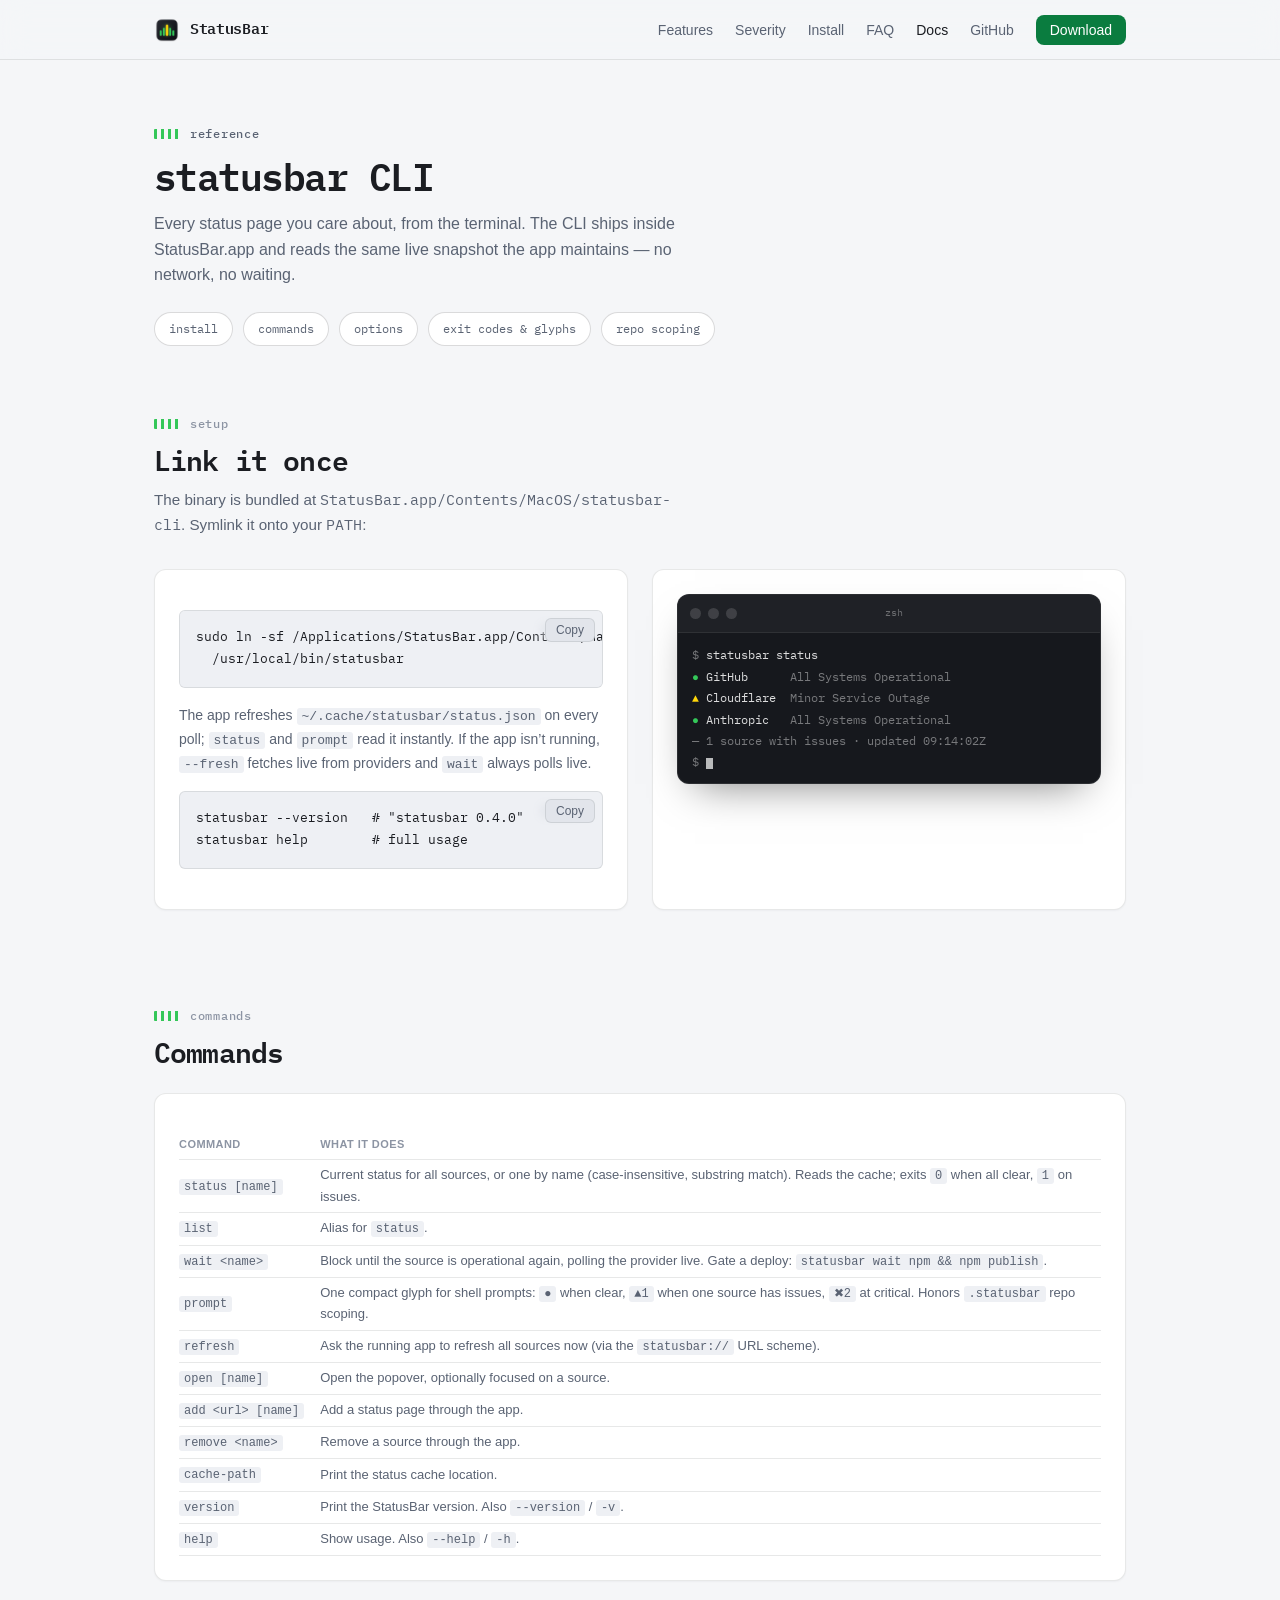
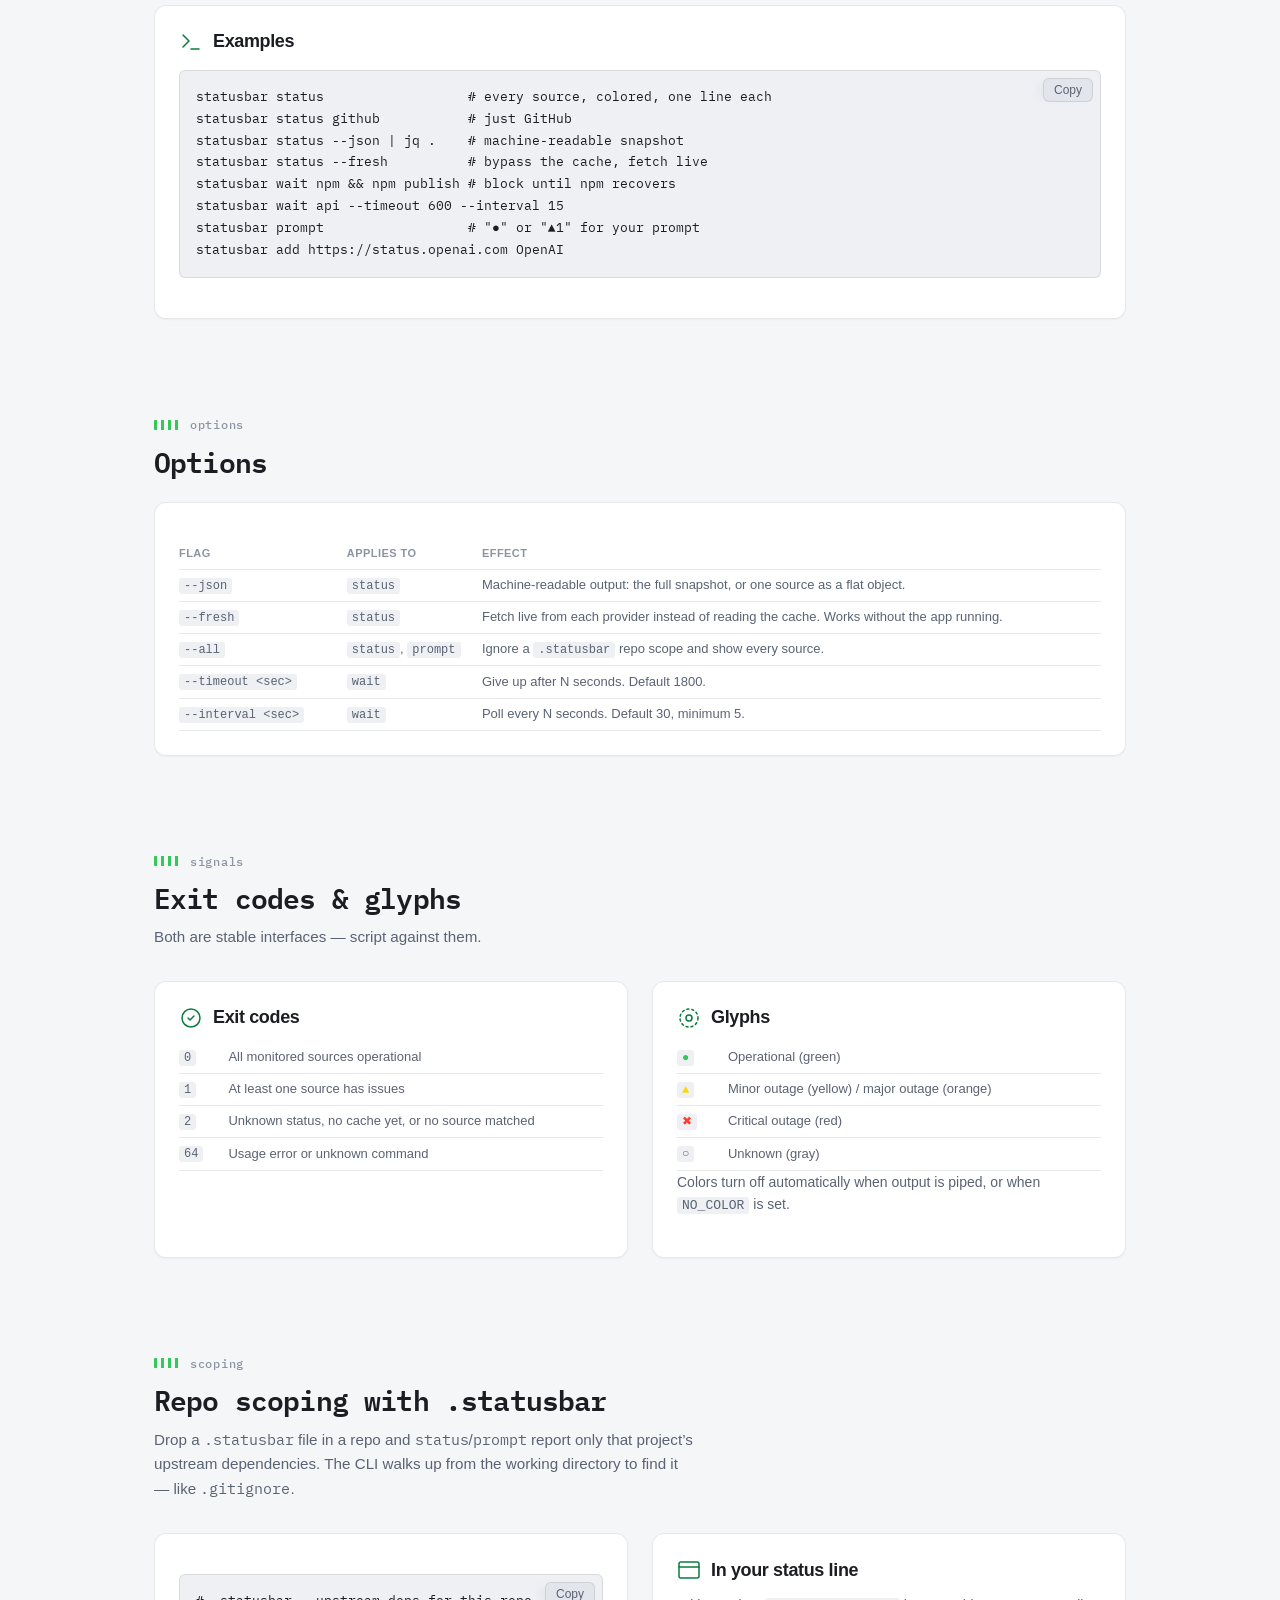
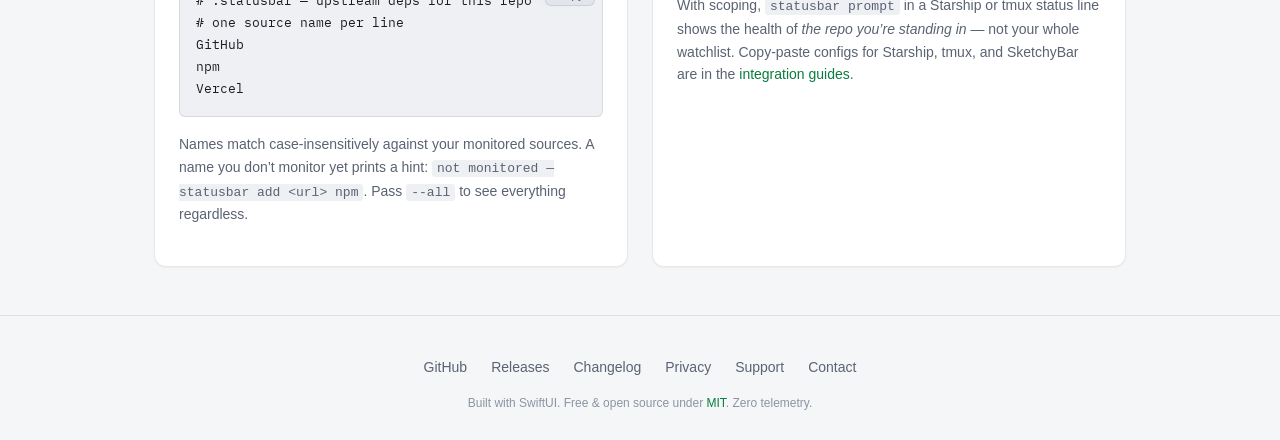
==== docs/cli.html @ 7cfd583d "feat: CLI reference page, terminal showcase, and statusbar version - docs/cli.html: full reference —" ====
<!DOCTYPE html>
<html lang="en">
<head>
  <meta charset="UTF-8">
  <meta name="viewport" content="width=device-width, initial-scale=1.0">
  <title>StatusBar CLI Reference</title>
  <meta name="description" content="Complete reference for the statusbar CLI: commands, options, exit codes, glyphs, and .statusbar repo scoping.">
  <meta property="og:title" content="StatusBar CLI Reference">
  <meta property="og:description" content="Commands, options, exit codes, glyphs, and .statusbar repo scoping for the bundled statusbar CLI.">
  <meta property="og:image" content="https://alexnodeland.github.io/StatusBar/og.png">
  <meta property="og:url" content="https://alexnodeland.github.io/StatusBar/cli.html">
  <meta property="og:type" content="website">
  <meta name="twitter:card" content="summary_large_image">
  <link rel="canonical" href="https://alexnodeland.github.io/StatusBar/cli.html">
  <meta name="theme-color" content="#F5F6F8">
  <link rel="icon" href="icon-128.png?v=2" type="image/png">
  <link rel="apple-touch-icon" href="icon.png?v=2">
  <link rel="preconnect" href="https://fonts.googleapis.com">
  <link rel="preconnect" href="https://fonts.gstatic.com" crossorigin>
  <link href="https://fonts.googleapis.com/css2?family=IBM+Plex+Mono:wght@400;500;600&display=swap" rel="stylesheet">
  <link rel="stylesheet" href="style.css?v=3">
</head>
<body class="docs-page">

  <nav class="nav" id="nav">
    <div class="nav-inner">
      <a href="index.html" class="nav-brand">
        <img src="icon-128.png?v=2" alt="" width="26" height="26">
        StatusBar
      </a>
      <button class="nav-toggle" id="nav-toggle" aria-label="Toggle navigation">
        <svg width="20" height="20" viewBox="0 0 20 20" fill="none" stroke="currentColor" stroke-width="1.5" stroke-linecap="round">
          <line x1="3" y1="5" x2="17" y2="5"/>
          <line x1="3" y1="10" x2="17" y2="10"/>
          <line x1="3" y1="15" x2="17" y2="15"/>
        </svg>
      </button>
      <ul class="nav-links" id="nav-links">
        <li><a href="index.html#features">Features</a></li>
        <li><a href="index.html#severity">Severity</a></li>
        <li><a href="index.html#install">Install</a></li>
        <li><a href="index.html#faq">FAQ</a></li>
        <li><a href="docs.html" class="active">Docs</a></li>
        <li><a href="https://github.com/alexnodeland/StatusBar">GitHub</a></li>
        <li><a class="nav-cta" href="https://github.com/alexnodeland/StatusBar/releases/latest">Download</a></li>
      </ul>
    </div>
  </nav>

  <!-- Page head -->
  <header class="page-head">
    <div class="container">
      <p class="section-label">reference</p>
      <h1><code>statusbar</code> CLI</h1>
      <p>Every status page you care about, from the terminal. The CLI ships inside StatusBar.app and reads the same live snapshot the app maintains &mdash; no network, no waiting.</p>
      <nav class="toc-chips" aria-label="On this page">
        <a href="#cli-install">install</a>
        <a href="#cli-commands">commands</a>
        <a href="#cli-options">options</a>
        <a href="#cli-exit">exit codes &amp; glyphs</a>
        <a href="#cli-scoping">repo scoping</a>
      </nav>
    </div>
  </header>

  <section id="cli-install">
    <div class="container">
      <p class="section-label">setup</p>
      <h2>Link it once</h2>
      <p class="section-sub">The binary is bundled at <code>StatusBar.app/Contents/MacOS/statusbar-cli</code>. Symlink it onto your <code>PATH</code>:</p>

      <div class="automate-row">
        <div class="glass-card automate-card">
          <div class="code-block-wrapper">
            <pre><code>sudo ln -sf /Applications/StatusBar.app/Contents/MacOS/statusbar-cli \
  /usr/local/bin/statusbar</code></pre>
            <button class="copy-btn" aria-label="Copy code">Copy</button>
          </div>
          <p class="automate-desc">The app refreshes <code>~/.cache/statusbar/status.json</code> on every poll; <code>status</code> and <code>prompt</code> read it instantly. If the app isn&rsquo;t running, <code>--fresh</code> fetches live from providers and <code>wait</code> always polls live.</p>
          <div class="code-block-wrapper">
            <pre><code>statusbar --version   # "statusbar 0.4.0"
statusbar help        # full usage</code></pre>
            <button class="copy-btn" aria-label="Copy code">Copy</button>
          </div>
        </div>

        <div class="glass-card automate-card">
          <div class="mock-terminal" role="img" aria-label="A terminal showing statusbar status output with colored glyphs per source and a summary line">
            <div class="term-bar" aria-hidden="true"><span></span><span></span><span></span><em>zsh</em></div>
            <div class="term-body">
              <div class="term-line" style="--i:0"><span class="t-prompt">$</span> statusbar status</div>
              <div class="term-line" style="--i:1"><span class="t-ok">&#9679;</span> <span class="t-name">GitHub</span><span class="t-dim">All Systems Operational</span></div>
              <div class="term-line" style="--i:2"><span class="t-warn">&#9650;</span> <span class="t-name">Cloudflare</span><span class="t-dim">Minor Service Outage</span></div>
              <div class="term-line" style="--i:3"><span class="t-ok">&#9679;</span> <span class="t-name">Anthropic</span><span class="t-dim">All Systems Operational</span></div>
              <div class="term-line t-dim" style="--i:4">&mdash; 1 source with issues &middot; updated 09:14:02Z</div>
              <div class="term-line" style="--i:5"><span class="t-prompt">$</span> <span class="t-cursor"></span></div>
            </div>
          </div>
        </div>
      </div>
    </div>
  </section>

  <section id="cli-commands">
    <div class="container">
      <p class="section-label">commands</p>
      <h2>Commands</h2>

      <div class="glass-card automate-card automate-card-wide">
        <table class="hook-table">
          <thead>
            <tr><th>Command</th><th>What it does</th></tr>
          </thead>
          <tbody>
            <tr><td><code>status [name]</code></td><td>Current status for all sources, or one by name (case-insensitive, substring match). Reads the cache; exits <code>0</code> when all clear, <code>1</code> on issues.</td></tr>
            <tr><td><code>list</code></td><td>Alias for <code>status</code>.</td></tr>
            <tr><td><code>wait &lt;name&gt;</code></td><td>Block until the source is operational again, polling the provider live. Gate a deploy: <code>statusbar wait npm &amp;&amp; npm publish</code>.</td></tr>
            <tr><td><code>prompt</code></td><td>One compact glyph for shell prompts: <code>&#9679;</code> when clear, <code>&#9650;1</code> when one source has issues, <code>&#10006;2</code> at critical. Honors <code>.statusbar</code> repo scoping.</td></tr>
            <tr><td><code>refresh</code></td><td>Ask the running app to refresh all sources now (via the <code>statusbar://</code> URL scheme).</td></tr>
            <tr><td><code>open [name]</code></td><td>Open the popover, optionally focused on a source.</td></tr>
            <tr><td><code>add &lt;url&gt; [name]</code></td><td>Add a status page through the app.</td></tr>
            <tr><td><code>remove &lt;name&gt;</code></td><td>Remove a source through the app.</td></tr>
            <tr><td><code>cache-path</code></td><td>Print the status cache location.</td></tr>
            <tr><td><code>version</code></td><td>Print the StatusBar version. Also <code>--version</code> / <code>-v</code>.</td></tr>
            <tr><td><code>help</code></td><td>Show usage. Also <code>--help</code> / <code>-h</code>.</td></tr>
          </tbody>
        </table>
      </div>

      <div class="glass-card automate-card automate-card-wide">
        <div class="automate-card-header">
          <svg width="24" height="24" viewBox="0 0 24 24" fill="none" stroke="currentColor" stroke-width="1.5" stroke-linecap="round" stroke-linejoin="round"><polyline points="4 17 10 11 4 5"/><line x1="12" y1="19" x2="20" y2="19"/></svg>
          <h3>Examples</h3>
        </div>
        <div class="code-block-wrapper">
          <pre><code>statusbar status                  # every source, colored, one line each
statusbar status github           # just GitHub
statusbar status --json | jq .    # machine-readable snapshot
statusbar status --fresh          # bypass the cache, fetch live
statusbar wait npm &amp;&amp; npm publish # block until npm recovers
statusbar wait api --timeout 600 --interval 15
statusbar prompt                  # "&#9679;" or "&#9650;1" for your prompt
statusbar add https://status.openai.com OpenAI</code></pre>
          <button class="copy-btn" aria-label="Copy code">Copy</button>
        </div>
      </div>
    </div>
  </section>

  <section id="cli-options">
    <div class="container">
      <p class="section-label">options</p>
      <h2>Options</h2>

      <div class="glass-card automate-card automate-card-wide">
        <table class="hook-table">
          <thead>
            <tr><th>Flag</th><th>Applies to</th><th>Effect</th></tr>
          </thead>
          <tbody>
            <tr><td><code>--json</code></td><td><code>status</code></td><td>Machine-readable output: the full snapshot, or one source as a flat object.</td></tr>
            <tr><td><code>--fresh</code></td><td><code>status</code></td><td>Fetch live from each provider instead of reading the cache. Works without the app running.</td></tr>
            <tr><td><code>--all</code></td><td><code>status</code>, <code>prompt</code></td><td>Ignore a <code>.statusbar</code> repo scope and show every source.</td></tr>
            <tr><td><code>--timeout &lt;sec&gt;</code></td><td><code>wait</code></td><td>Give up after N seconds. Default 1800.</td></tr>
            <tr><td><code>--interval &lt;sec&gt;</code></td><td><code>wait</code></td><td>Poll every N seconds. Default 30, minimum 5.</td></tr>
          </tbody>
        </table>
      </div>
    </div>
  </section>

  <section id="cli-exit">
    <div class="container">
      <p class="section-label">signals</p>
      <h2>Exit codes &amp; glyphs</h2>
      <p class="section-sub">Both are stable interfaces &mdash; script against them.</p>

      <div class="automate-row">
        <div class="glass-card automate-card">
          <div class="automate-card-header">
            <svg width="24" height="24" viewBox="0 0 24 24" fill="none" stroke="currentColor" stroke-width="1.5" stroke-linecap="round" stroke-linejoin="round"><path d="M9 12l2 2 4-4"/><circle cx="12" cy="12" r="9"/></svg>
            <h3>Exit codes</h3>
          </div>
          <table class="hook-table">
            <tbody>
              <tr><td><code>0</code></td><td>All monitored sources operational</td></tr>
              <tr><td><code>1</code></td><td>At least one source has issues</td></tr>
              <tr><td><code>2</code></td><td>Unknown status, no cache yet, or no source matched</td></tr>
              <tr><td><code>64</code></td><td>Usage error or unknown command</td></tr>
            </tbody>
          </table>
        </div>

        <div class="glass-card automate-card">
          <div class="automate-card-header">
            <svg width="24" height="24" viewBox="0 0 24 24" fill="none" stroke="currentColor" stroke-width="1.5" stroke-linecap="round" stroke-linejoin="round"><circle cx="12" cy="12" r="3"/><circle cx="12" cy="12" r="9" stroke-dasharray="2 3"/></svg>
            <h3>Glyphs</h3>
          </div>
          <table class="hook-table">
            <tbody>
              <tr><td><code class="t-ok">&#9679;</code></td><td>Operational (green)</td></tr>
              <tr><td><code class="t-warn">&#9650;</code></td><td>Minor outage (yellow) / major outage (orange)</td></tr>
              <tr><td><code style="color: var(--status-red)">&#10006;</code></td><td>Critical outage (red)</td></tr>
              <tr><td><code>&#9675;</code></td><td>Unknown (gray)</td></tr>
            </tbody>
          </table>
          <p class="automate-desc">Colors turn off automatically when output is piped, or when <code>NO_COLOR</code> is set.</p>
        </div>
      </div>
    </div>
  </section>

  <section id="cli-scoping">
    <div class="container">
      <p class="section-label">scoping</p>
      <h2>Repo scoping with <code>.statusbar</code></h2>
      <p class="section-sub">Drop a <code>.statusbar</code> file in a repo and <code>status</code>/<code>prompt</code> report only that project&rsquo;s upstream dependencies. The CLI walks up from the working directory to find it &mdash; like <code>.gitignore</code>.</p>

      <div class="automate-row">
        <div class="glass-card automate-card">
          <div class="code-block-wrapper">
            <pre><code># .statusbar — upstream deps for this repo
# one source name per line
GitHub
npm
Vercel</code></pre>
            <button class="copy-btn" aria-label="Copy code">Copy</button>
          </div>
          <p class="automate-desc">Names match case-insensitively against your monitored sources. A name you don&rsquo;t monitor yet prints a hint: <code>not monitored &mdash; statusbar add &lt;url&gt; npm</code>. Pass <code>--all</code> to see everything regardless.</p>
        </div>

        <div class="glass-card automate-card">
          <div class="automate-card-header">
            <svg width="24" height="24" viewBox="0 0 24 24" fill="none" stroke="currentColor" stroke-width="1.5" stroke-linecap="round" stroke-linejoin="round"><rect x="2" y="4" width="20" height="16" rx="2"/><line x1="2" y1="9" x2="22" y2="9"/></svg>
            <h3>In your status line</h3>
          </div>
          <p class="automate-desc">With scoping, <code>statusbar prompt</code> in a Starship or tmux status line shows the health of <em>the repo you&rsquo;re standing in</em> &mdash; not your whole watchlist. Copy-paste configs for Starship, tmux, and SketchyBar are in the <a href="docs.html#terminal">integration guides</a>.</p>
        </div>
      </div>
    </div>
  </section>

  <!-- Footer -->
  <footer class="footer">
    <div class="container">
      <nav class="footer-links">
        <a href="https://github.com/alexnodeland/StatusBar">GitHub</a>
        <a href="https://github.com/alexnodeland/StatusBar/releases/latest">Releases</a>
        <a href="https://github.com/alexnodeland/StatusBar/blob/main/CHANGELOG.md">Changelog</a>
        <a href="https://github.com/alexnodeland/StatusBar/blob/main/PRIVACY.md">Privacy</a>
        <a href="https://ournature.gumroad.com/l/statusbar">Support</a>
        <a href="mailto:alex@ournature.studio">Contact</a>
      </nav>
      <p class="footer-attr">Built with SwiftUI. Free &amp; open source under <a href="https://github.com/alexnodeland/StatusBar/blob/main/LICENSE">MIT</a>. Zero telemetry.</p>
    </div>
  </footer>

  <script src="script.js?v=2"></script>
</body>
</html>
---- docs/style.css ----
/* ============================================
   StatusBar — "Mission control in daylight"
   Light macOS ground · IBM Plex Mono data voice ·
   uptime-tick signature · severity palette from the app
   ============================================ */

/* --- Design Tokens --- */
:root {
  /* Ground & surfaces (light-first) */
  --bg: #F5F6F8;
  --surface: #FFFFFF;
  --line: rgba(27, 29, 34, 0.10);
  --line-strong: rgba(27, 29, 34, 0.16);

  /* Ink */
  --text-primary: #1B1D22;
  --text-secondary: #5A6373;
  --text-tertiary: #8C94A3;

  /* Brand green (CTA/links) + status palette (from the app) */
  --accent: #0A7C3F;
  --accent-hover: #086632;
  --status-green: #34C759;
  --status-yellow: #FFD60A;
  --status-orange: #FF9F0A;
  --status-red: #FF3B30;

  /* Legacy aliases used by widget styles */
  --glass-bg: var(--surface);
  --glass-border: var(--line);
  --glass-blur: 0px;
  --glass-hover: rgba(27, 29, 34, 0.03);
  --code-bg: #EEF0F4;
  --copy-btn-bg: #E2E5EB;
  --hero-shadow: rgba(20, 25, 40, 0.16);

  /* Shadows */
  --shadow-shot: 0 24px 60px -24px rgba(20, 25, 40, 0.35), 0 0 0 0.5px var(--line);
  --shadow-card: 0 1px 2px rgba(20, 25, 40, 0.04);

  /* Type */
  --font-sans: -apple-system, BlinkMacSystemFont, 'SF Pro Text', 'Segoe UI',
    Roboto, Helvetica, Arial, sans-serif;
  --font-mono: 'IBM Plex Mono', 'SF Mono', SFMono-Regular, ui-monospace, Menlo,
    Monaco, 'Cascadia Mono', monospace;

  /* Radii */
  --radius-card: 12px;
  --radius-button: 8px;
  --radius-small: 6px;

  /* Timing */
  --timing-hover: 0.12s;
  --timing-transition: 0.15s;
  --timing-expand: 0.2s;

  /* Layout */
  --max-width: 1020px;
  --nav-height: 60px;
  --section-gap: 96px;
}

/* --- Dark Mode --- */
@media (prefers-color-scheme: dark) {
  :root {
    --bg: #121316;
    --surface: #1B1D21;
    --line: rgba(236, 238, 242, 0.10);
    --line-strong: rgba(236, 238, 242, 0.18);
    --text-primary: #ECEEF2;
    --text-secondary: #A3ACBB;
    --text-tertiary: #6E7684;
    --accent: #3DBE6C;
    --accent-hover: #55D084;
    --glass-hover: rgba(236, 238, 242, 0.04);
    --code-bg: #202329;
    --copy-btn-bg: #2A2E36;
    --hero-shadow: rgba(0, 0, 0, 0.5);
    --shadow-shot: 0 24px 60px -24px rgba(0, 0, 0, 0.7), 0 0 0 0.5px var(--line);
    --shadow-card: none;
  }
}

/* --- Reset & Base --- */
*,
*::before,
*::after {
  margin: 0;
  padding: 0;
  box-sizing: border-box;
}

html {
  scroll-behavior: smooth;
  scroll-padding-top: calc(var(--nav-height) + 24px);
}

body {
  font-family: var(--font-sans);
  font-size: 16px;
  line-height: 1.6;
  color: var(--text-primary);
  background: var(--bg);
  min-height: 100vh;
  -webkit-font-smoothing: antialiased;
  -moz-osx-font-smoothing: grayscale;
}

a {
  color: var(--accent);
  text-decoration: none;
  transition: color var(--timing-hover) ease-out;
}

a:hover {
  color: var(--accent-hover);
}

a:focus-visible,
button:focus-visible {
  outline: 2px solid var(--accent);
  outline-offset: 2px;
  border-radius: 4px;
}

img {
  max-width: 100%;
  height: auto;
}

/* --- Typography --- */
h1, h2, h3, h4 {
  font-weight: 600;
  letter-spacing: -0.02em;
  line-height: 1.2;
}

h1 {
  font-family: var(--font-mono);
  font-size: clamp(1.9rem, 5vw, 3rem);
  font-weight: 600;
  letter-spacing: -0.04em;
}

h2 {
  font-family: var(--font-mono);
  font-size: clamp(1.4rem, 3vw, 1.75rem);
  letter-spacing: -0.03em;
  margin-bottom: 16px;
}

h3 { font-size: 1.125rem; margin-bottom: 8px; }

code, pre, kbd {
  font-family: var(--font-mono);
}

/* --- Layout --- */
.container {
  max-width: var(--max-width);
  margin: 0 auto;
  padding: 0 24px;
}

section {
  padding: var(--section-gap) 0;
}

/* Section eyebrow: mono, tick-prefixed */
.section-label {
  font-family: var(--font-mono);
  font-size: 0.75rem;
  font-weight: 500;
  text-transform: lowercase;
  letter-spacing: 0.06em;
  color: var(--text-tertiary);
  margin-bottom: 10px;
  display: flex;
  align-items: center;
  gap: 10px;
}

.section-label::before {
  content: "";
  width: 26px;
  height: 10px;
  flex-shrink: 0;
  background: repeating-linear-gradient(
    to right,
    var(--status-green) 0 3px,
    transparent 3px 7px
  );
  border-radius: 1px;
}

/* --- Cards (formerly glass) --- */
.glass-card {
  background: var(--surface);
  border: 0.5px solid var(--line);
  border-radius: var(--radius-card);
  box-shadow: var(--shadow-card);
  transition: background var(--timing-hover) ease-out;
}

.status-item:hover,
.step:hover {
  background: var(--glass-hover);
}

/* --- Navigation --- */
.nav {
  position: fixed;
  top: 0;
  left: 0;
  right: 0;
  height: var(--nav-height);
  z-index: 100;
  background: color-mix(in srgb, var(--bg) 82%, transparent);
  backdrop-filter: blur(14px);
  -webkit-backdrop-filter: blur(14px);
  border-bottom: 0.5px solid var(--line);
}

.nav-inner {
  max-width: var(--max-width);
  margin: 0 auto;
  padding: 0 24px;
  height: 100%;
  display: flex;
  align-items: center;
  justify-content: space-between;
  gap: 16px;
}

.nav-brand {
  display: flex;
  align-items: center;
  gap: 10px;
  font-family: var(--font-mono);
  font-weight: 600;
  font-size: 0.95rem;
  color: var(--text-primary);
  letter-spacing: -0.02em;
}

.nav-brand img {
  width: 26px;
  height: 26px;
  border-radius: 6px;
}

.nav-links {
  display: flex;
  gap: 22px;
  list-style: none;
  align-items: center;
}

.nav-links a {
  font-size: 0.875rem;
  color: var(--text-secondary);
  transition: color var(--timing-hover) ease-out;
}

.nav-links a:hover,
.nav-links a.active {
  color: var(--text-primary);
}

.nav-links .nav-cta {
  background: var(--accent);
  color: #fff;
  padding: 7px 14px;
  border-radius: var(--radius-button);
  font-weight: 500;
}

.nav-links .nav-cta:hover {
  background: var(--accent-hover);
  color: #fff;
}

.nav-toggle {
  display: none;
  background: none;
  border: none;
  color: var(--text-primary);
  cursor: pointer;
  padding: 8px;
}

@media (max-width: 720px) {
  .nav-toggle {
    display: block;
  }

  .nav-links {
    display: none;
    position: absolute;
    top: var(--nav-height);
    left: 0;
    right: 0;
    flex-direction: column;
    align-items: flex-start;
    padding: 16px 24px;
    gap: 16px;
    background: var(--bg);
    border-bottom: 0.5px solid var(--line);
  }

  .nav-links.open {
    display: flex;
  }
}

/* --- Hero --- */
.hero {
  padding-top: calc(var(--nav-height) + 84px);
  padding-bottom: 64px;
  text-align: center;
}

.hero-status {
  display: inline-flex;
  align-items: center;
  gap: 8px;
  font-family: var(--font-mono);
  font-size: 0.78rem;
  letter-spacing: 0.04em;
  color: var(--text-secondary);
  border: 0.5px solid var(--line);
  background: var(--surface);
  border-radius: 999px;
  padding: 6px 14px;
  margin-bottom: 28px;
}

.hero-status .dot {
  width: 8px;
  height: 8px;
  border-radius: 50%;
  background: var(--status-green);
  box-shadow: 0 0 0 0 rgba(52, 199, 89, 0.5);
  animation: pulse 3s ease-out infinite;
}

@keyframes pulse {
  0% { box-shadow: 0 0 0 0 rgba(52, 199, 89, 0.45); }
  60% { box-shadow: 0 0 0 8px rgba(52, 199, 89, 0); }
  100% { box-shadow: 0 0 0 0 rgba(52, 199, 89, 0); }
}

.hero h1 {
  margin-bottom: 18px;
}

.hero-tagline {
  font-size: 1.06rem;
  color: var(--text-secondary);
  max-width: 560px;
  margin: 0 auto 30px;
  line-height: 1.65;
}

.hero-ctas {
  display: flex;
  gap: 12px;
  justify-content: center;
  flex-wrap: wrap;
  margin-bottom: 14px;
}

.hero-note {
  font-family: var(--font-mono);
  font-size: 0.72rem;
  letter-spacing: 0.03em;
  color: var(--text-tertiary);
}

/* --- Uptime tick strip (signature) --- */
.tick-strip {
  display: flex;
  align-items: flex-end;
  justify-content: center;
  gap: 4px;
  height: 34px;
  margin: 44px auto 10px;
  max-width: 640px;
  padding: 0 24px;
}

.tick {
  width: 5px;
  height: 22px;
  border-radius: 2px;
  background: var(--status-green);
  opacity: 0.85;
}

.tick.amber { background: var(--status-yellow); height: 30px; opacity: 1; }
.tick.orange { background: var(--status-orange); height: 30px; opacity: 1; }
.tick.red { background: var(--status-red); height: 30px; opacity: 1; }

@media (prefers-reduced-motion: no-preference) {
  .tick {
    animation: tick-in 0.5s ease-out backwards;
    animation-delay: calc(var(--i, 0) * 14ms);
  }
}

@keyframes tick-in {
  from { transform: scaleY(0.2); opacity: 0; }
  to { opacity: 0.85; }
}

.tick-caption {
  font-family: var(--font-mono);
  font-size: 0.72rem;
  color: var(--text-tertiary);
  display: flex;
  justify-content: center;
  gap: 8px;
  align-items: center;
  margin-bottom: 40px;
}

.tick-caption .cap-dot {
  width: 7px;
  height: 7px;
  border-radius: 2px;
  background: var(--status-yellow);
}

/* Hero screenshot */
.hero-shot {
  max-width: 380px;
  margin: 0 auto;
}

.hero-shot img {
  display: block;
  width: 100%;
  border-radius: 16px;
  box-shadow: var(--shadow-shot);
}

/* --- Buttons --- */
.btn {
  display: inline-flex;
  align-items: center;
  gap: 7px;
  padding: 11px 22px;
  border-radius: var(--radius-button);
  font-size: 0.9rem;
  font-weight: 500;
  cursor: pointer;
  border: none;
  transition: background var(--timing-hover) ease-out,
              transform var(--timing-hover) ease-out;
}

.btn:active {
  transform: translateY(1px);
}

.btn-primary {
  background: var(--accent);
  color: #fff;
}

.btn-primary:hover {
  background: var(--accent-hover);
  color: #fff;
}

.btn-secondary {
  background: var(--surface);
  color: var(--text-primary);
  border: 0.5px solid var(--line-strong);
}

.btn-secondary:hover {
  background: var(--glass-hover);
  color: var(--text-primary);
}

/* --- Screenshot Showcase (Features) --- */
.showcase {
  display: grid;
  grid-template-columns: 1fr 1fr;
  gap: 48px;
  align-items: center;
  margin-top: 48px;
}

.showcase-reverse .showcase-image {
  order: 2;
}

.showcase-reverse .showcase-text {
  order: 1;
}

.showcase-image {
  max-width: 380px;
  min-width: 0;
}

.showcase-reverse .showcase-image {
  justify-self: end;
}

.screenshot {
  display: block;
  width: 100%;
  height: auto;
  border-radius: 14px;
  box-shadow: var(--shadow-shot);
}

.showcase-text h3 {
  font-size: 1.25rem;
  margin-bottom: 12px;
}

.showcase-text p {
  font-size: 0.9375rem;
  color: var(--text-secondary);
  line-height: 1.6;
}

/* Native integration image stack */
.native-stack {
  display: flex;
  flex-direction: column;
  align-items: center;
  gap: 20px;
}

.native-icons {
  display: flex;
  gap: 24px;
  align-items: center;
}

.native-menubar-icon {
  height: 40px;
  width: auto;
  border-radius: 8px;
  box-shadow: 0 4px 16px var(--hero-shadow);
}

.native-notification {
  max-width: min(380px, 100%);
  height: auto;
  border-radius: 14px;
  box-shadow: var(--shadow-shot);
}

@media (max-width: 768px) {
  .showcase {
    grid-template-columns: 1fr;
    gap: 24px;
    text-align: center;
  }

  .showcase-reverse .showcase-image,
  .showcase-reverse .showcase-text {
    order: initial;
  }

  .showcase-image {
    max-width: 340px;
    margin: 0 auto;
  }

  .showcase-reverse .showcase-image {
    justify-self: center;
  }
}

/* --- Automate & Integrate --- */
.automate-row {
  display: grid;
  grid-template-columns: 1fr 1fr;
  gap: 24px;
  margin-top: 32px;
}

.automate-card {
  padding: 24px;
}

.automate-card-wide {
  margin-top: 24px;
}

.automate-card-header {
  display: flex;
  align-items: center;
  gap: 10px;
  margin-bottom: 12px;
}

.automate-card-header svg {
  color: var(--accent);
  flex-shrink: 0;
}

.automate-card-header h3 {
  font-size: 1.125rem;
  margin-bottom: 0;
}

.automate-desc {
  font-size: 0.875rem;
  color: var(--text-secondary);
  line-height: 1.6;
  margin-bottom: 16px;
}

.automate-desc code {
  font-family: 'SF Mono', SFMono-Regular, ui-monospace, Menlo, Monaco, monospace;
  font-size: 0.8125rem;
  background: var(--code-bg);
  border-radius: 3px;
  padding: 1px 5px;
}

/* Webhook platform badges */
.webhook-platforms {
  display: flex;
  flex-wrap: wrap;
  gap: 8px;
  margin-bottom: 16px;
}

.webhook-badge {
  font-size: 0.75rem;
  font-weight: 500;
  padding: 4px 10px;
  border-radius: 100px;
  background: var(--code-bg);
  border: 0.5px solid var(--glass-border);
  color: var(--text-secondary);
}

/* URL examples (grid for wide card) */
.url-examples-grid {
  display: grid;
  grid-template-columns: 1fr 1fr;
  gap: 8px 24px;
}

.url-example .code-block-wrapper {
  margin: 0;
}

.url-example .code-block-wrapper pre {
  padding: 8px 58px 8px 12px;
  font-size: 0.75rem;
}

/* Right-edge fade so scrolled code disappears cleanly behind the Copy button */
.url-example .code-block-wrapper::after {
  content: "";
  position: absolute;
  top: 1px;
  bottom: 1px;
  right: 1px;
  width: 64px;
  border-radius: 0 var(--radius-small) var(--radius-small) 0;
  background: linear-gradient(to right, transparent, var(--copy-btn-bg) 55%);
  pointer-events: none;
}

.url-example .copy-btn {
  z-index: 1;
  box-shadow: none;
}

.url-label {
  font-size: 0.75rem;
  color: var(--text-tertiary);
  padding-left: 2px;
}

/* AppleScript card layout */
.applescript-layout {
  display: grid;
  grid-template-columns: 1fr 1fr;
  gap: 32px;
  align-items: start;
}

.applescript-info {
  display: flex;
  flex-direction: column;
  min-width: 0;
}

.applescript-capabilities {
  display: flex;
  flex-wrap: wrap;
  gap: 6px;
  margin-bottom: 16px;
}

.applescript-examples {
  min-width: 0;
}

.applescript-examples .code-block-wrapper pre {
  font-size: 0.8125rem;
  line-height: 1.6;
}

/* Hook steps */
.hook-steps {
  display: flex;
  flex-direction: column;
  gap: 10px;
  margin-bottom: 16px;
}

.hook-step {
  display: flex;
  align-items: flex-start;
  gap: 10px;
  font-size: 0.875rem;
  color: var(--text-secondary);
}

.hook-step code {
  font-family: 'SF Mono', SFMono-Regular, ui-monospace, Menlo, Monaco, monospace;
  font-size: 0.8125rem;
  background: var(--code-bg);
  border-radius: 3px;
  padding: 1px 5px;
}

.hook-step-num {
  width: 22px;
  height: 22px;
  border-radius: 50%;
  background: var(--accent);
  color: #fff;
  display: flex;
  align-items: center;
  justify-content: center;
  font-size: 0.7rem;
  font-weight: 600;
  flex-shrink: 0;
}

/* Hook tables */
.hook-table {
  width: 100%;
  border-collapse: collapse;
  font-size: 0.8125rem;
  margin-top: 12px;
}

.hook-table th {
  text-align: left;
  font-weight: 600;
  font-size: 0.6875rem;
  text-transform: uppercase;
  letter-spacing: 0.04em;
  color: var(--text-tertiary);
  padding: 6px 0;
  border-bottom: 0.5px solid var(--glass-border);
}

.hook-table td {
  padding: 5px 0;
  color: var(--text-secondary);
  border-bottom: 0.5px solid var(--glass-border);
}

.hook-table td:first-child {
  white-space: nowrap;
  padding-right: 16px;
}

.hook-table code {
  font-family: 'SF Mono', SFMono-Regular, ui-monospace, Menlo, Monaco, monospace;
  font-size: 0.75rem;
  background: var(--code-bg);
  border-radius: 3px;
  padding: 1px 5px;
}

.hook-table-note {
  font-size: 0.75rem;
  color: var(--text-tertiary);
  margin-top: 12px;
  line-height: 1.5;
}

@media (max-width: 768px) {
  .automate-row {
    grid-template-columns: 1fr;
  }

  .url-examples-grid {
    grid-template-columns: 1fr;
  }

  .applescript-layout {
    grid-template-columns: 1fr;
  }
}

/* --- Severity zones (legend on the tick signature) --- */
.severity-grid {
  display: grid;
  grid-template-columns: repeat(4, 1fr);
  gap: 28px;
  margin-top: 40px;
}

.severity-zone {
  min-width: 0;
}

.zone-ticks {
  display: flex;
  gap: 4px;
  align-items: flex-end;
  height: 26px;
  margin-bottom: 14px;
}

.zone-ticks span {
  flex: 1;
  max-width: 7px;
  height: 20px;
  border-radius: 2px;
}

.zone-ticks span:nth-child(odd) { height: 24px; }

.severity-zone.green .zone-ticks span { background: var(--status-green); }
.severity-zone.yellow .zone-ticks span { background: var(--status-yellow); }
.severity-zone.orange .zone-ticks span { background: var(--status-orange); }
.severity-zone.red .zone-ticks span { background: var(--status-red); }

.zone-label {
  font-family: var(--font-mono);
  font-size: 0.85rem;
  font-weight: 600;
  letter-spacing: -0.01em;
  margin-bottom: 4px;
}

.zone-desc {
  font-size: 0.82rem;
  color: var(--text-secondary);
  line-height: 1.5;
}

@media (max-width: 720px) {
  .severity-grid {
    grid-template-columns: 1fr 1fr;
    gap: 24px;
  }
}

/* --- Get Started --- */
.steps {
  display: grid;
  gap: 12px;
  margin-top: 24px;
  margin-bottom: 24px;
}

.step {
  display: flex;
  gap: 16px;
  align-items: flex-start;
  padding: 16px 20px;
}

.step-number {
  width: 28px;
  height: 28px;
  border-radius: 50%;
  background: var(--accent);
  color: #fff;
  display: flex;
  align-items: center;
  justify-content: center;
  font-size: 0.8rem;
  font-weight: 600;
  flex-shrink: 0;
}

.step-text {
  font-size: 0.9375rem;
}

.gatekeeper-note {
  font-size: 0.875rem;
  color: var(--text-secondary);
  padding: 16px 20px;
  margin-bottom: 24px;
  border-left: 3px solid var(--status-yellow);
}

/* --- Collapsible --- */
.collapsible {
  margin-top: 8px;
}

.collapsible-trigger {
  display: flex;
  align-items: center;
  gap: 8px;
  background: none;
  border: none;
  color: var(--accent);
  font-size: 0.875rem;
  font-weight: 500;
  cursor: pointer;
  padding: 8px 0;
}

.collapsible-trigger svg {
  transition: transform var(--timing-expand) ease-in-out;
}

.collapsible-trigger.open svg {
  transform: rotate(90deg);
}

.collapsible-content {
  display: none;
  padding-top: 12px;
}

.collapsible-content.open {
  display: block;
}

.collapsible-note {
  margin-top: 12px;
}

/* --- Code Blocks --- */
.code-block-wrapper {
  position: relative;
  margin: 16px 0;
  max-width: 100%;
  min-width: 0;
}

/* Grid/flex items default to min-width:auto, letting long code lines widen
   the page — allow them to shrink so pre scrolls inside its card instead. */
.url-examples-grid > *,
.automate-row > *,
.applescript-layout > *,
.showcase > *,
.glass-card,
.url-example {
  min-width: 0;
}

.code-block-wrapper pre {
  background: var(--code-bg);
  border: 0.5px solid var(--glass-border);
  border-radius: var(--radius-small);
  padding: 16px;
  overflow-x: auto;
  font-family: 'SF Mono', SFMono-Regular, ui-monospace, Menlo, Monaco,
    'Cascadia Mono', 'Segoe UI Mono', 'Roboto Mono', 'Courier New', monospace;
  font-size: 0.8125rem;
  line-height: 1.6;
  color: var(--text-primary);
}

.copy-btn {
  position: absolute;
  top: 8px;
  right: 8px;
  /* Opaque so code scrolled beneath never shows through, with a soft
     fade on the leading edge */
  background: var(--copy-btn-bg, #1e1e22);
  box-shadow: -10px 0 10px -6px var(--copy-btn-bg, #1e1e22);
  border: 0.5px solid var(--glass-border);
  border-radius: var(--radius-small);
  color: var(--text-secondary);
  font-size: 0.75rem;
  padding: 4px 10px;
  cursor: pointer;
  transition: color var(--timing-hover) ease-out,
              background var(--timing-hover) ease-out;
}

.copy-btn:hover {
  color: var(--text-primary);
  background: var(--glass-hover);
}

/* --- Documentation --- */
.doc-section {
  margin-top: 32px;
}

.doc-layout {
  display: grid;
  grid-template-columns: auto 1fr;
  gap: 32px;
  align-items: center;
}

.doc-screenshot {
  max-width: 240px;
}

.doc-desc {
  font-size: 0.9375rem;
  color: var(--text-secondary);
  line-height: 1.6;
}

.doc-desc-hint {
  margin-top: 12px;
  font-size: 0.8125rem;
  color: var(--text-tertiary);
}

/* --- Source Directory --- */
.source-directory {
  margin-top: 32px;
}

.source-toolbar {
  display: flex;
  align-items: center;
  gap: 12px;
  margin-bottom: 12px;
}

.source-search {
  flex: 1;
  padding: 8px 12px;
  background: var(--glass-bg);
  border: 0.5px solid var(--glass-border);
  border-radius: var(--radius-small);
  color: var(--text-primary);
  font-size: 0.8125rem;
  font-family: inherit;
  outline: none;
  transition: border-color var(--timing-hover) ease-out;
}

.source-search::placeholder {
  color: var(--text-tertiary);
}

.source-search:focus {
  border-color: var(--accent);
}

.source-count {
  font-size: 0.75rem;
  color: var(--text-tertiary);
  white-space: nowrap;
}

.source-list {
  max-height: 460px;
  overflow-y: auto;
  background: var(--glass-bg);
  border: 0.5px solid var(--glass-border);
  border-radius: var(--radius-card);
  backdrop-filter: blur(var(--glass-blur));
  -webkit-backdrop-filter: blur(var(--glass-blur));
}

.source-list::-webkit-scrollbar {
  width: 6px;
}

.source-list::-webkit-scrollbar-track {
  background: transparent;
}

.source-list::-webkit-scrollbar-thumb {
  background: var(--glass-border);
  border-radius: 3px;
}

.source-category {
  position: sticky;
  top: 0;
  z-index: 2;
  padding: 8px 16px;
  font-size: 0.6875rem;
  font-weight: 600;
  text-transform: uppercase;
  letter-spacing: 0.06em;
  color: var(--text-tertiary);
  background: var(--code-bg);
  border-bottom: 0.5px solid var(--glass-border);
}



.source-item {
  display: flex;
  align-items: center;
  gap: 10px;
  padding: 8px 16px;
  font-size: 0.8125rem;
  border-bottom: 0.5px solid var(--glass-border);
  transition: background var(--timing-hover) ease-out;
}

.source-item:last-child {
  border-bottom: none;
}

.source-item:hover {
  background: var(--glass-hover);
}

.source-item.selected {
  background: rgba(0, 122, 255, 0.06);
}

.source-check {
  flex-shrink: 0;
  width: 16px;
  height: 16px;
  border-radius: 4px;
  border: 1.5px solid var(--glass-border);
  background: transparent;
  display: flex;
  align-items: center;
  justify-content: center;
  transition: background var(--timing-hover) ease-out,
              border-color var(--timing-hover) ease-out;
}

.source-check svg {
  display: none;
}

.source-item.selected .source-check {
  background: var(--accent);
  border-color: var(--accent);
}

.source-item.selected .source-check svg {
  display: block;
}

.source-item-name {
  font-weight: 500;
  white-space: nowrap;
  color: var(--text-primary);
}

.source-item-url {
  flex: 1;
  min-width: 0;
  font-family: 'SF Mono', SFMono-Regular, ui-monospace, Menlo, Monaco, monospace;
  font-size: 0.75rem;
  color: var(--text-secondary);
  white-space: nowrap;
  overflow: hidden;
  text-overflow: ellipsis;
}

.source-copy-btn {
  flex-shrink: 0;
  background: var(--glass-bg);
  border: 0.5px solid var(--glass-border);
  border-radius: var(--radius-small);
  color: var(--text-secondary);
  font-size: 0.6875rem;
  padding: 2px 8px;
  cursor: pointer;
  transition: color var(--timing-hover) ease-out,
              background var(--timing-hover) ease-out;
}

.source-copy-btn:hover {
  color: var(--text-primary);
  background: var(--glass-hover);
}

.source-actions {
  display: flex;
  align-items: center;
  justify-content: space-between;
  margin-top: 12px;
}

.source-select-all {
  display: flex;
  align-items: center;
  gap: 8px;
  font-size: 0.8125rem;
  color: var(--text-secondary);
  cursor: pointer;
}

.source-select-all input[type="checkbox"] {
  display: none;
}

.source-select-check {
  width: 16px;
  height: 16px;
  border-radius: 4px;
  border: 1.5px solid var(--glass-border);
  background: transparent;
  display: flex;
  align-items: center;
  justify-content: center;
  transition: background var(--timing-hover) ease-out,
              border-color var(--timing-hover) ease-out;
}

.source-select-check .check-icon,
.source-select-check .minus-icon {
  display: none;
}

.source-select-all.checked .source-select-check {
  background: var(--accent);
  border-color: var(--accent);
}

.source-select-all.checked .source-select-check .check-icon {
  display: block;
}

.source-select-all.indeterminate .source-select-check {
  background: var(--accent);
  border-color: var(--accent);
}

.source-select-all.indeterminate .source-select-check .minus-icon {
  display: block;
}

.source-export-btn[disabled] {
  opacity: 0.4;
  cursor: not-allowed;
}

.source-empty {
  padding: 32px 16px;
  text-align: center;
  font-size: 0.875rem;
  color: var(--text-tertiary);
}

@media (max-width: 640px) {
  .source-item {
    flex-wrap: wrap;
  }

  .source-item-url {
    width: 100%;
    padding-left: 26px;
  }

  .source-copy-btn {
    margin-left: auto;
  }
}

@media (max-width: 768px) {
  .doc-layout {
    grid-template-columns: 1fr;
    text-align: center;
  }

  .doc-screenshot {
    max-width: 220px;
    margin: 0 auto;
  }

  .doc-content {
    text-align: left;
  }
}

/* --- Footer --- */
.footer {
  padding: 40px 0;
  border-top: 0.5px solid var(--glass-border);
  text-align: center;
}

.footer-links {
  display: flex;
  flex-wrap: wrap;
  gap: 12px 24px;
  justify-content: center;
  margin-bottom: 16px;
}

.footer-links a {
  font-size: 0.875rem;
  color: var(--text-secondary);
}

.footer-links a:hover {
  color: var(--text-primary);
}

.footer-attr {
  font-size: 0.75rem;
  color: var(--text-tertiary);
}

/* --- Responsive Utilities --- */
@media (max-width: 640px) {
  :root {
    --section-gap: 56px;
  }

  h1 { font-size: 2rem; }
  h2 { font-size: 1.5rem; }

  .hero {
    padding-top: calc(var(--nav-height) + 48px);
  }

}

/* --- FAQ Grid --- */
.status-grid {
  display: grid;
  grid-template-columns: 1fr 1fr;
  gap: 16px;
  margin-top: 32px;
}

.status-card {
  padding: 20px;
}

.status-card h3 {
  font-size: 1rem;
  margin-bottom: 8px;
}

.status-card p {
  font-size: 0.875rem;
  color: var(--text-secondary);
  line-height: 1.6;
}

.status-card a {
  color: var(--accent, #2f81f7);
}

@media (max-width: 768px) {
  .status-grid {
    grid-template-columns: 1fr;
  }
}

/* Reserve room for the floating Copy button so scrolled code never
   slides underneath it */
.code-block-wrapper pre {
  padding-right: 64px;
}

/* Reduced motion: no smooth scrolling or animated transforms */
@media (prefers-reduced-motion: reduce) {
  html {
    scroll-behavior: auto;
  }

  *,
  *::before,
  *::after {
    animation-duration: 0.01ms !important;
    transition-duration: 0.01ms !important;
  }
}

/* Hero support note */
.hero-note {
  margin-top: 12px;
  font-size: 0.85rem;
  color: var(--text-tertiary, rgba(255, 255, 255, 0.45));
}

/* --- Install section --- */
.install-grid {
  display: grid;
  grid-template-columns: 1fr 1fr;
  gap: 20px;
  margin-top: 32px;
  align-items: start;
}

.install-card {
  padding: 24px;
  min-width: 0;
}

.install-card h3 {
  font-family: var(--font-mono);
  font-size: 0.95rem;
  letter-spacing: -0.01em;
  margin-bottom: 12px;
}

.install-card .code-block-wrapper {
  margin: 12px 0 0;
}

.install-note {
  margin-top: 20px;
  font-size: 0.82rem;
  color: var(--text-tertiary);
}

@media (max-width: 720px) {
  .install-grid {
    grid-template-columns: 1fr;
  }
}

/* --- Support band --- */
.support-band {
  margin-top: var(--section-gap);
  padding: 40px 32px;
  text-align: center;
}

.support-band h2 {
  margin-bottom: 10px;
}

.support-band p {
  color: var(--text-secondary);
  max-width: 460px;
  margin: 0 auto 24px;
  font-size: 0.95rem;
}

/* --- Docs page --- */
.page-head {
  padding-top: calc(var(--nav-height) + 64px);
  padding-bottom: 20px;
}

.page-head h1 {
  font-size: clamp(1.7rem, 4vw, 2.4rem);
  margin-bottom: 12px;
}

.page-head p {
  color: var(--text-secondary);
  max-width: 560px;
}

.toc-chips {
  display: flex;
  flex-wrap: wrap;
  gap: 10px;
  margin-top: 24px;
}

.toc-chips a {
  font-family: var(--font-mono);
  font-size: 0.78rem;
  color: var(--text-secondary);
  border: 0.5px solid var(--line-strong);
  background: var(--surface);
  border-radius: 999px;
  padding: 6px 14px;
  transition: color var(--timing-hover) ease-out, border-color var(--timing-hover) ease-out;
}

.toc-chips a:hover {
  color: var(--text-primary);
  border-color: var(--text-tertiary);
}

/* Docs page: tighter section rhythm */
.docs-page section {
  padding: 48px 0;
}

/* Section subhead */
.section-sub {
  color: var(--text-secondary);
  max-width: 540px;
  font-size: 0.95rem;
  margin-top: -6px;
}

/* ============ Live App Mocks (coded, not screenshots) ============ */
/* The app is rendered in its own dark theme in both site color schemes,
   exactly like a real dark-mode Mac screenshot would be. */

.app-mock {
  --m-bg: #1c1e22;
  --m-chrome: #24262b;
  --m-row: rgba(255, 255, 255, 0.04);
  --m-text: #ececf0;
  --m-text2: rgba(255, 255, 255, 0.55);
  --m-text3: rgba(255, 255, 255, 0.35);
  --m-line: rgba(255, 255, 255, 0.08);
  background: var(--m-bg);
  border-radius: 16px;
  border: 0.5px solid rgba(255, 255, 255, 0.12);
  box-shadow: var(--shadow-shot);
  overflow: hidden;
  font-family: var(--font-sans);
  text-align: left;
}

.mock-popover {
  width: 100%;
  max-width: 380px;
  margin: 0 auto;
}

/* --- Mock header --- */
.mock-head {
  display: flex;
  align-items: center;
  gap: 10px;
  padding: 12px 14px;
  background: rgba(255, 255, 255, 0.03);
  border-bottom: 0.5px solid var(--m-line);
}

.mock-head-icon {
  font-size: 20px;
  line-height: 1;
}

.mock-head-text {
  flex: 1;
  min-width: 0;
}

.mock-head-title {
  color: var(--m-text);
  font-size: 0.82rem;
  font-weight: 600;
}

.mock-head-sub {
  font-family: var(--font-mono);
  font-size: 0.62rem;
  color: var(--m-text2);
  margin-top: 1px;
}

.mock-agg {
  display: flex;
  gap: 3px;
  align-items: flex-end;
  margin-top: 4px;
  height: 12px;
}

.mock-agg span {
  width: 4px;
  border-radius: 1.5px;
  height: 9px;
  background: var(--status-green);
  opacity: 0.85;
}

.mock-agg span.warn {
  height: 12px;
  background: var(--status-yellow);
  opacity: 1;
}

.mock-toolbar {
  display: flex;
  gap: 8px;
  color: var(--m-text3);
}

/* --- Mock rows --- */
.mock-rows {
  padding: 8px;
}

.mock-group {
  display: flex;
  align-items: center;
  gap: 6px;
  padding: 8px 10px 4px;
  color: var(--m-text3);
  font-size: 0.68rem;
  font-weight: 600;
}

.mock-group .mock-pill {
  font-family: var(--font-mono);
  font-size: 0.6rem;
  background: rgba(255, 255, 255, 0.07);
  border-radius: 999px;
  padding: 1px 7px;
  color: var(--m-text2);
}

.mock-row {
  display: flex;
  align-items: center;
  gap: 10px;
  padding: 9px 10px;
  border-radius: 8px;
}

.mock-row.indent { margin-left: 12px; }

.mock-row.warn-row {
  background: rgba(255, 214, 10, 0.07);
}

.mock-dot {
  width: 17px;
  height: 17px;
  border-radius: 50%;
  display: grid;
  place-items: center;
  flex-shrink: 0;
  font-size: 10px;
  color: #fff;
}

.mock-dot.ok { background: rgba(52, 199, 89, 0.28); color: var(--status-green); }
.mock-dot.warn { background: rgba(255, 214, 10, 0.22); color: var(--status-yellow); }

.mock-row-text {
  flex: 1;
  min-width: 0;
}

.mock-row-name {
  color: var(--m-text);
  font-size: 0.8rem;
  font-weight: 600;
  line-height: 1.25;
}

.mock-row-status {
  font-family: var(--font-mono);
  font-size: 0.62rem;
  color: var(--m-text2);
  white-space: nowrap;
}

.mock-row.warn-row .mock-row-status { color: rgba(255, 214, 10, 0.85); }

.mock-badge {
  font-family: var(--font-mono);
  font-size: 0.62rem;
  font-weight: 600;
  color: var(--status-yellow);
  background: rgba(255, 214, 10, 0.15);
  border-radius: 999px;
  padding: 1px 7px;
  flex-shrink: 0;
}

.mock-spark {
  display: flex;
  gap: 2px;
  align-items: flex-end;
  height: 13px;
  flex-shrink: 0;
}

.mock-spark span {
  width: 3px;
  border-radius: 1.5px;
  height: 7px;
  background: var(--status-green);
  opacity: 0.85;
}

.mock-spark span.w { height: 10px; background: var(--status-yellow); opacity: 1; }
.mock-spark span.ph { background: rgba(255, 255, 255, 0.12); }

.mock-chev {
  color: var(--m-text3);
  font-size: 0.7rem;
  flex-shrink: 0;
}

.mock-foot {
  display: flex;
  align-items: center;
  justify-content: space-between;
  padding: 9px 14px;
  border-top: 0.5px solid var(--m-line);
  background: rgba(255, 255, 255, 0.03);
  font-family: var(--font-mono);
  font-size: 0.62rem;
  color: var(--m-text3);
}

/* Spark tick entrance */
@media (prefers-reduced-motion: no-preference) {
  .mock-spark span,
  .mock-agg span {
    animation: tick-in 0.45s ease-out backwards;
    animation-delay: calc(var(--i, 0) * 22ms);
  }

  .mock-row.warn-row .mock-dot,
  .mock-spark span.w {
    animation: amber-pulse 3s ease-in-out infinite;
  }
}

@keyframes amber-pulse {
  0%, 100% { filter: brightness(1); }
  50% { filter: brightness(1.35); }
}

/* --- Detail mock --- */
.mock-detail {
  width: 100%;
  max-width: 380px;
  margin: 0 auto;
}

.mock-eyebrow {
  font-family: var(--font-mono);
  font-size: 0.62rem;
  font-weight: 600;
  color: var(--m-text3);
  padding: 12px 14px 6px;
}

.mock-eyebrow.warn { color: var(--status-orange); }

.mock-incident {
  margin: 0 12px;
  border: 0.5px solid rgba(255, 214, 10, 0.3);
  background: rgba(255, 214, 10, 0.05);
  border-radius: 10px;
  padding: 10px 12px;
}

.mock-incident-title {
  color: var(--m-text);
  font-size: 0.75rem;
  font-weight: 600;
  line-height: 1.35;
}

.mock-incident-meta {
  display: flex;
  gap: 8px;
  align-items: center;
  margin-top: 6px;
}

.mock-tag {
  font-family: var(--font-mono);
  font-size: 0.6rem;
  font-weight: 600;
  border-radius: 999px;
  padding: 2px 8px;
}

.mock-tag.red { color: #ff6b61; background: rgba(255, 59, 48, 0.15); }
.mock-tag.green { color: var(--status-green); background: rgba(52, 199, 89, 0.15); }

.mock-time {
  font-family: var(--font-mono);
  font-size: 0.6rem;
  color: var(--m-text3);
}

.mock-components {
  margin: 8px 12px;
  border: 0.5px solid var(--m-line);
  border-radius: 10px;
  overflow: hidden;
}

.mock-comp {
  display: flex;
  align-items: center;
  gap: 8px;
  padding: 7px 12px;
  border-bottom: 0.5px solid var(--m-line);
}

.mock-comp:last-child { border-bottom: none; }

.mock-comp i {
  width: 7px;
  height: 7px;
  border-radius: 50%;
  flex-shrink: 0;
}

.mock-comp i.g { background: var(--status-green); }
.mock-comp i.o { background: var(--status-orange); }

.mock-comp-name {
  flex: 1;
  color: var(--m-text);
  font-size: 0.72rem;
}

.mock-comp-status {
  font-family: var(--font-mono);
  font-size: 0.62rem;
  font-weight: 500;
}

.mock-comp-status.g { color: var(--status-green); }
.mock-comp-status.o { color: var(--status-orange); }

.mock-uptime {
  display: flex;
  align-items: center;
  gap: 6px;
  padding: 10px 14px 14px;
}

.mock-uptime .mock-eyebrow { padding: 0; flex: 1; }

.mock-up-pill {
  font-family: var(--font-mono);
  font-size: 0.62rem;
  font-weight: 600;
  color: var(--status-green);
  background: rgba(52, 199, 89, 0.13);
  border-radius: 999px;
  padding: 2px 8px;
}

.mock-up-pill b { font-weight: 600; }
.mock-up-pill span { color: var(--m-text3); font-weight: 400; }

@media (prefers-reduced-motion: no-preference) {
  .mock-comp {
    animation: comp-in 0.5s ease-out backwards;
    animation-delay: calc(var(--i, 0) * 60ms);
  }
}

@keyframes comp-in {
  from { opacity: 0; transform: translateX(-6px); }
  to { opacity: 1; transform: none; }
}

/* --- Native integration mock --- */
.mock-native {
  display: flex;
  flex-direction: column;
  align-items: center;
  gap: 22px;
  padding: 10px 0;
}

.mock-menubar {
  display: flex;
  align-items: center;
  gap: 16px;
  background: #1a1c20;
  border: 0.5px solid rgba(255, 255, 255, 0.1);
  border-radius: 10px;
  padding: 8px 16px;
  color: rgba(255, 255, 255, 0.5);
}

.mb-item {
  position: relative;
  display: inline-flex;
  align-items: center;
  min-width: 34px;
  justify-content: center;
}

/* Monochrome by default — like the app */
.mb-check { color: rgba(255, 255, 255, 0.88); }

.mb-alert {
  position: absolute;
  inset: 0;
  display: inline-flex;
  align-items: center;
  justify-content: center;
  gap: 3px;
  color: rgba(255, 255, 255, 0.88);
  opacity: 0;
}

.mb-count {
  font-family: var(--font-mono);
  font-size: 0.68rem;
  font-weight: 600;
  color: #fff;
}

.mock-notification {
  display: flex;
  align-items: center;
  gap: 10px;
  width: min(340px, 100%);
  background: #26282e;
  border: 0.5px solid rgba(255, 255, 255, 0.12);
  border-radius: 14px;
  padding: 10px 12px;
  box-shadow: 0 12px 32px rgba(0, 0, 0, 0.45);
}

.mock-notification img {
  border-radius: 8px;
}

.mock-notif-text {
  display: flex;
  flex-direction: column;
  min-width: 0;
  flex: 1;
}

.mock-notif-text strong {
  color: #fff;
  font-size: 0.75rem;
  font-weight: 600;
  white-space: nowrap;
  overflow: hidden;
  text-overflow: ellipsis;
}

.mock-notif-text span {
  color: rgba(255, 255, 255, 0.6);
  font-size: 0.72rem;
}

.mock-notif-time {
  font-family: var(--font-mono);
  font-size: 0.62rem;
  color: rgba(255, 255, 255, 0.4);
  align-self: flex-start;
}

/* The story loop: all clear → incident (symbol flips, count appears)
   → notification → recovered */
@media (prefers-reduced-motion: no-preference) {
  .mb-check { animation: mb-check-loop 9s ease-in-out infinite; }
  .mb-alert { animation: mb-alert-loop 9s ease-in-out infinite; }
  .mock-notification { animation: notif-loop 9s ease-in-out infinite; }
}

@keyframes mb-check-loop {
  0%, 30%, 92%, 100% { opacity: 1; }
  34%, 88% { opacity: 0; }
}

@keyframes mb-alert-loop {
  0%, 30%, 92%, 100% { opacity: 0; }
  34%, 88% { opacity: 1; }
}

@keyframes notif-loop {
  0%, 34% { opacity: 0; transform: translateY(-14px) scale(0.97); }
  40%, 80% { opacity: 1; transform: none; }
  88%, 100% { opacity: 0; transform: translateY(-8px) scale(0.98); }
}

@media (prefers-reduced-motion: reduce) {
  .mb-alert { opacity: 1; }
  .mb-check { opacity: 0; }
}

/* --- Desktop widget mock --- */
.mock-widgets {
  display: flex;
  flex-wrap: wrap;
  align-items: flex-start;
  justify-content: center;
  gap: 24px;
  padding: 10px 0;
}

.widget {
  text-align: left;
  background: #1a1c21;
  border: 0.5px solid rgba(255, 255, 255, 0.09);
  border-radius: 20px;
  padding: 16px;
  box-shadow: 0 18px 40px -18px rgba(0, 0, 0, 0.5);
  transition: transform var(--timing-hover) ease, box-shadow var(--timing-hover) ease;
}

.widget:hover {
  transform: translateY(-2px);
  box-shadow: 0 24px 48px -18px rgba(0, 0, 0, 0.55);
}

.widget-small {
  width: 172px;
  height: 172px;
  display: flex;
  flex-direction: column;
  justify-content: space-between;
}

.w-ticks {
  display: flex;
  align-items: flex-end;
  gap: 3px;
  height: 14px;
}

.w-ticks span {
  width: 4px;
  height: 10px;
  border-radius: 1.5px;
  background: var(--status-green);
  opacity: 0.85;
}

.w-small-state { position: relative; min-height: 44px; }

.w-clear,
.w-issue {
  position: absolute;
  inset: auto 0 0 0;
  font-family: var(--font-mono);
}

.w-clear {
  font-size: 0.72rem;
  line-height: 1.45;
  color: rgba(255, 255, 255, 0.55);
}

.w-issue { opacity: 0; }

.w-issue b {
  display: block;
  font-size: 1.15rem;
  font-weight: 600;
  color: var(--status-yellow);
}

.w-issue i {
  font-style: normal;
  font-size: 0.66rem;
  color: rgba(255, 255, 255, 0.55);
}

.w-tick-flip { animation: none; }

.widget-medium {
  width: min(384px, 100%);
  display: flex;
  flex-direction: column;
  justify-content: center;
  gap: 2px;
  min-height: 172px;
}

.w-row {
  display: flex;
  align-items: center;
  gap: 8px;
  padding: 4px 8px;
  margin: 0 -8px;
  border-radius: 6px;
  transition: background var(--timing-hover) ease;
}

.w-row:hover { background: rgba(255, 255, 255, 0.05); }

.w-dot {
  width: 7px;
  height: 7px;
  border-radius: 50%;
  background: var(--status-green);
  flex: none;
}

.w-name {
  color: rgba(255, 255, 255, 0.92);
  font-size: 0.72rem;
  font-weight: 600;
}

.w-state {
  margin-left: auto;
  font-family: var(--font-mono);
  font-size: 0.66rem;
  color: rgba(255, 255, 255, 0.45);
}

.w-state.warn { color: var(--status-yellow); }

.w-state-pair {
  margin-left: auto;
  position: relative;
  display: inline-flex;
  justify-content: flex-end;
  min-width: 42px;
}

.w-state-pair .w-state { margin-left: 0; }

.w-state-pair .w-state.warn {
  position: absolute;
  right: 0;
  opacity: 0;
}

/* Same 9s story loop as the menu bar mock: all clear → one issue → recovered.
   Text swaps use non-overlapping windows so the two labels never blend. */
@media (prefers-reduced-motion: no-preference) {
  .w-clear,
  .w-state-pair .w-state:not(.warn) { animation: w-out-loop 9s ease-in-out infinite; }
  .w-issue,
  .w-state-pair .w-state.warn { animation: w-in-loop 9s ease-in-out infinite; }
  .w-tick-flip { animation: w-tick-loop 9s ease-in-out infinite; }
  .w-dot-flip { animation: w-dot-loop 9s ease-in-out infinite; }
}

@keyframes w-out-loop {
  0%, 28% { opacity: 1; }
  32%, 90% { opacity: 0; }
  94%, 100% { opacity: 1; }
}

@keyframes w-in-loop {
  0%, 32% { opacity: 0; }
  36%, 86% { opacity: 1; }
  90%, 100% { opacity: 0; }
}

@keyframes w-tick-loop {
  0%, 30%, 92%, 100% { background: var(--status-green); height: 10px; opacity: 0.85; }
  34%, 88% { background: var(--status-yellow); height: 14px; opacity: 1; }
}

@keyframes w-dot-loop {
  0%, 30%, 92%, 100% { background: var(--status-green); }
  34%, 88% { background: var(--status-yellow); }
}

@media (prefers-reduced-motion: reduce) {
  .w-clear { opacity: 0; }
  .w-issue { opacity: 1; }
  .w-tick-flip { background: var(--status-yellow); height: 14px; opacity: 1; }
  .w-dot-flip { background: var(--status-yellow); }
  .w-state-pair .w-state:not(.warn) { opacity: 0; }
  .w-state-pair .w-state.warn { opacity: 1; }
}

/* --- Terminal mock: the CLI and status line --- */
.mock-terminal {
  width: min(440px, 100%);
  margin: 0 auto;
  background: #16181d;
  border: 0.5px solid rgba(255, 255, 255, 0.09);
  border-radius: 12px;
  overflow: hidden;
  box-shadow: 0 18px 40px -18px rgba(0, 0, 0, 0.5);
  font-family: var(--font-mono);
  font-size: 0.72rem;
  text-align: left;
}

.term-bar {
  display: flex;
  align-items: center;
  gap: 7px;
  padding: 10px 12px;
  background: rgba(255, 255, 255, 0.04);
  border-bottom: 0.5px solid rgba(255, 255, 255, 0.07);
}

.term-bar span {
  width: 11px;
  height: 11px;
  border-radius: 50%;
  background: rgba(255, 255, 255, 0.14);
}

.term-bar em {
  margin-left: auto;
  margin-right: auto;
  transform: translateX(-22px);
  font-style: normal;
  font-size: 0.64rem;
  color: rgba(255, 255, 255, 0.35);
}

.term-body {
  padding: 12px 14px 10px;
  color: rgba(255, 255, 255, 0.85);
}

.term-line {
  padding: 1.5px 6px;
  margin: 0 -6px;
  border-radius: 4px;
  white-space: nowrap;
  overflow: hidden;
  text-overflow: ellipsis;
  transition: background var(--timing-hover) ease;
}

.term-line:hover { background: rgba(255, 255, 255, 0.04); }

.t-prompt { color: rgba(255, 255, 255, 0.4); }
.t-dim { color: rgba(255, 255, 255, 0.42); }
.t-ok { color: var(--status-green); }
.t-warn { color: var(--status-yellow); }

.t-name {
  display: inline-block;
  min-width: 12ch;
  color: rgba(255, 255, 255, 0.85);
}

.t-cursor {
  display: inline-block;
  width: 7px;
  height: 0.95em;
  background: rgba(255, 255, 255, 0.7);
  vertical-align: text-bottom;
}

.term-tmux {
  display: flex;
  justify-content: space-between;
  gap: 12px;
  padding: 5px 12px;
  background: rgba(255, 255, 255, 0.055);
  border-top: 0.5px solid rgba(255, 255, 255, 0.07);
  font-size: 0.64rem;
  color: rgba(255, 255, 255, 0.45);
}

.t-tmux-right { color: rgba(255, 255, 255, 0.55); }

@media (prefers-reduced-motion: no-preference) {
  .term-line {
    opacity: 0;
    animation: comp-in 0.3s ease forwards;
    animation-delay: calc(var(--i) * 0.28s);
  }
  .t-cursor { animation: term-blink 1.1s steps(1) infinite; }
}

@keyframes term-blink {
  0%, 49% { opacity: 1; }
  50%, 100% { opacity: 0; }
}

/* --- Mock interactivity: behaves like the app under the cursor --- */
.app-mock,
.mock-native {
  cursor: default;
  -webkit-user-select: none;
  user-select: none;
}

.mock-row,
.mock-comp,
.mock-incident,
.mock-toolbar svg {
  transition: background 0.12s ease-out, border-color 0.12s ease-out,
    color 0.12s ease-out;
}

.mock-row:hover {
  background: rgba(255, 255, 255, 0.06);
}

.mock-row.warn-row:hover {
  background: rgba(255, 214, 10, 0.11);
}

.mock-comp:hover {
  background: rgba(255, 255, 255, 0.04);
}

.mock-incident:hover {
  border-color: rgba(255, 214, 10, 0.5);
}

.mock-toolbar svg:hover {
  color: var(--m-text);
}

.mock-foot span:last-child {
  transition: color 0.12s ease-out;
}

.mock-foot span:last-child:hover {
  color: var(--m-text2);
}
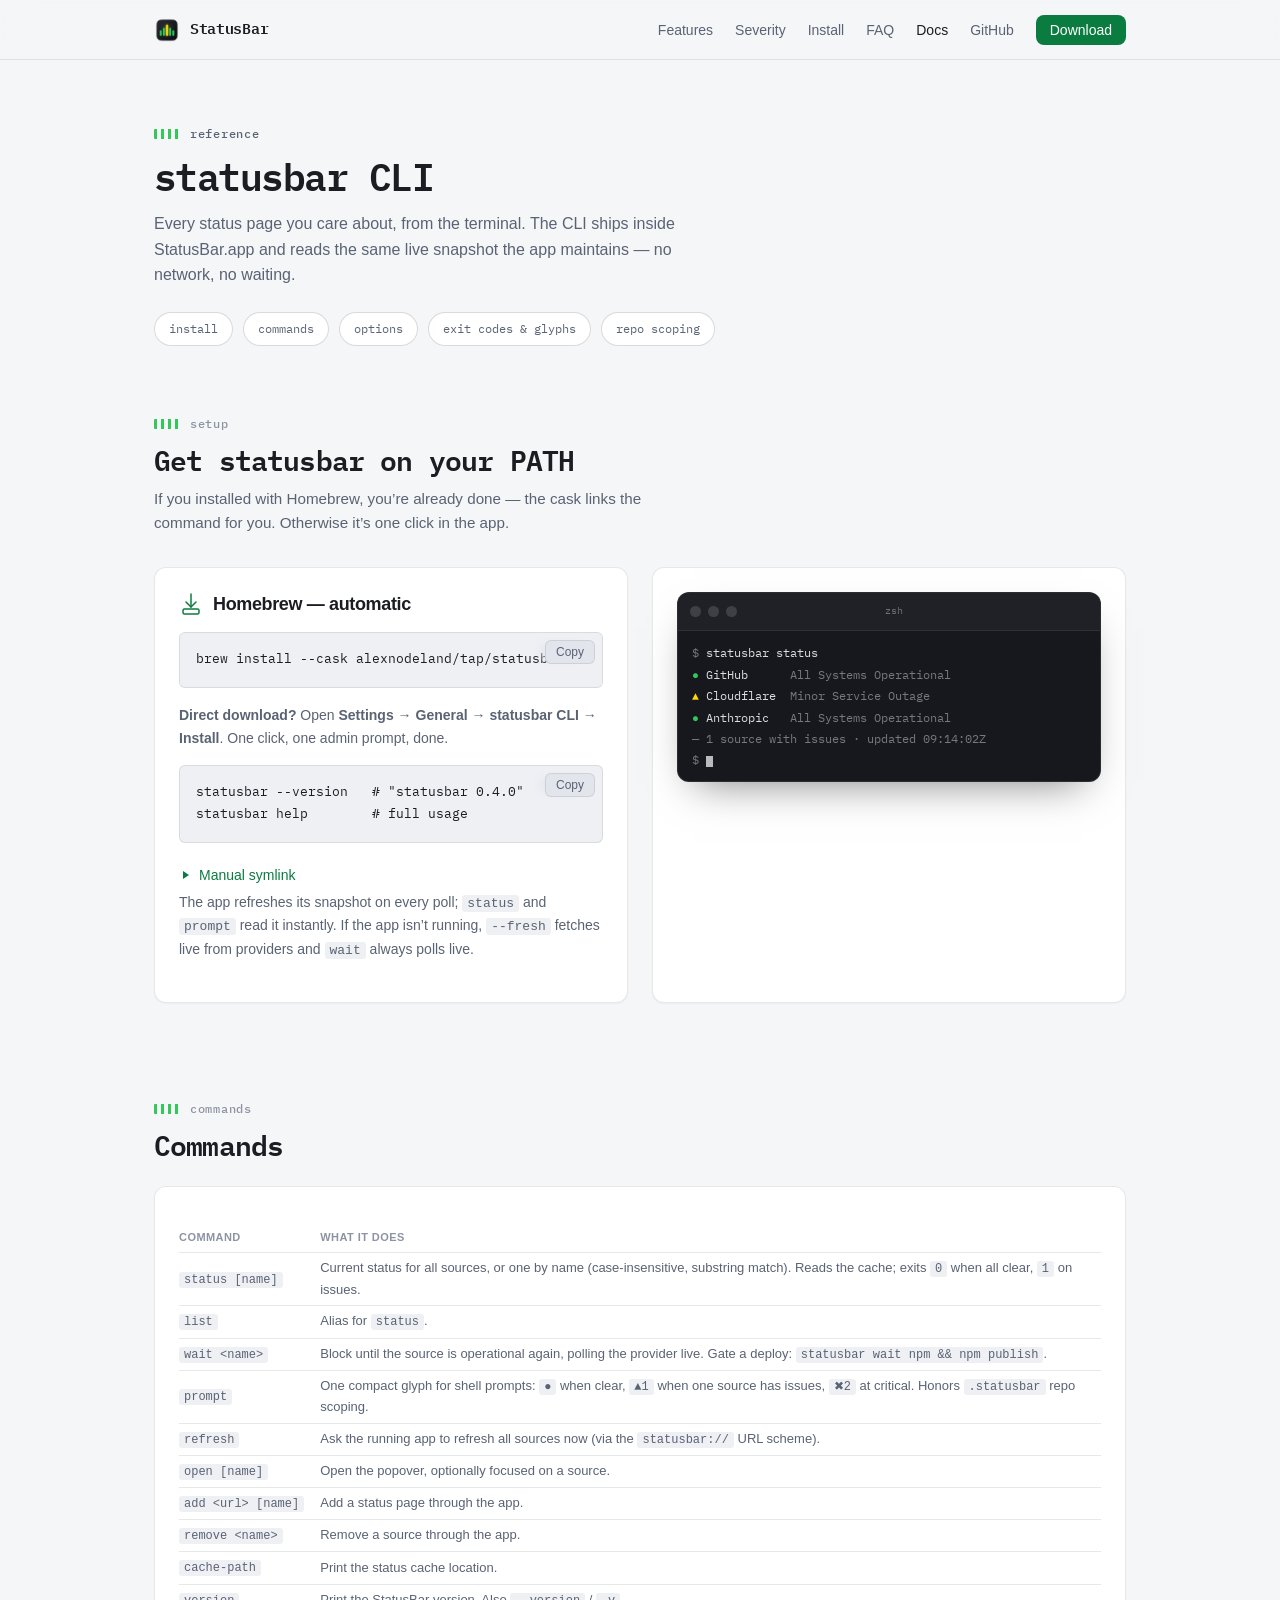
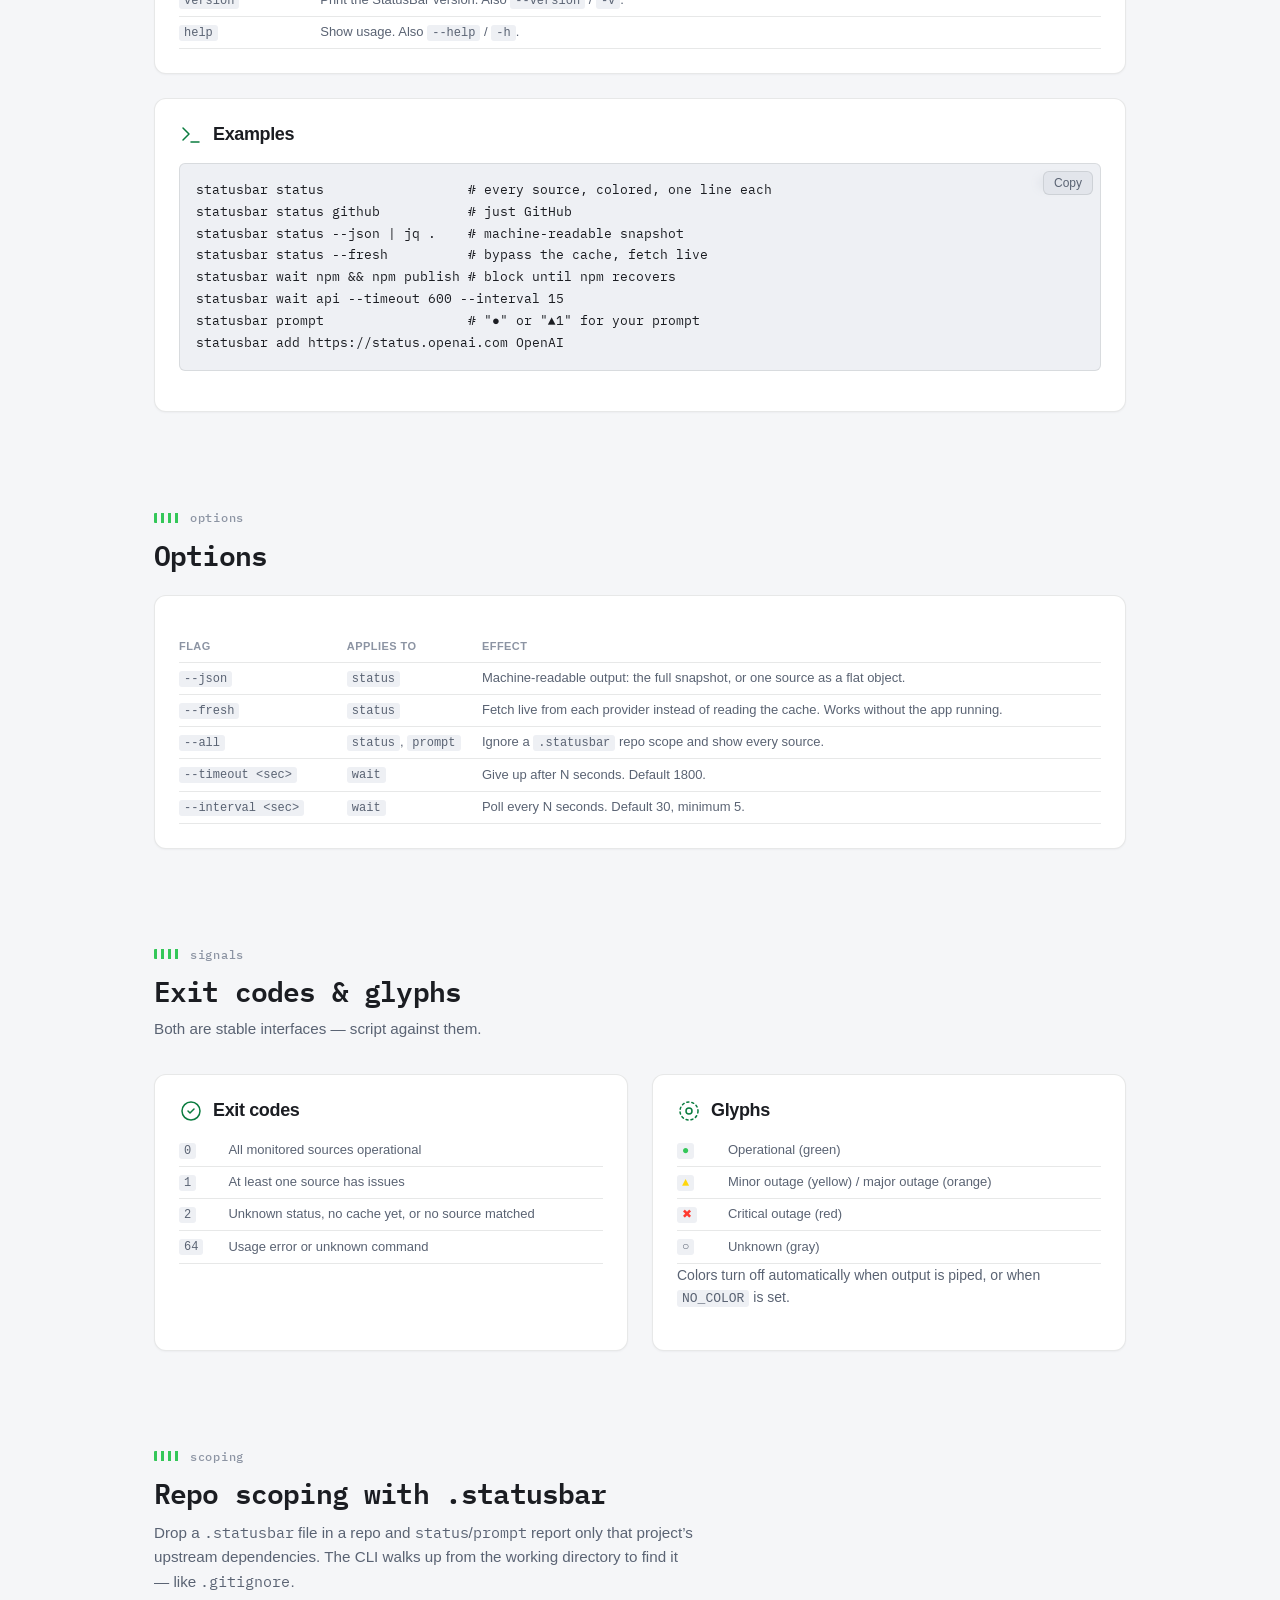
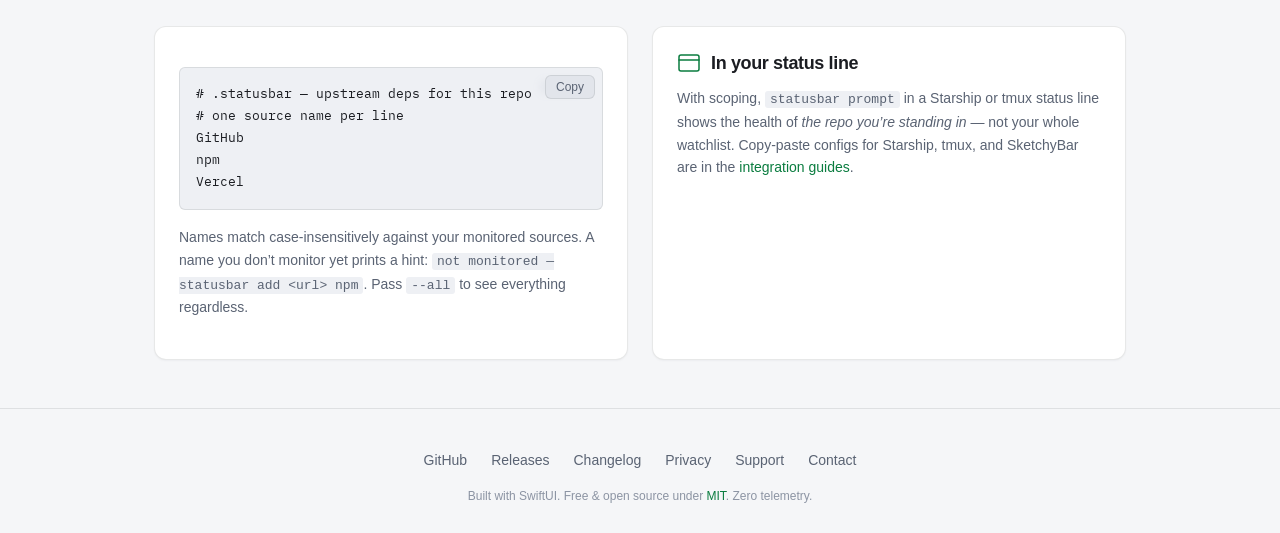
==== commit 16c3dcc3: "feat: one-click CLI install — Settings button + Homebrew cask binary link - CLIInstaller: symlinks t" ====
--- a/docs/cli.html
+++ b/docs/cli.html
@@ -66,22 +66,39 @@
   <section id="cli-install">
     <div class="container">
       <p class="section-label">setup</p>
-      <h2>Link it once</h2>
-      <p class="section-sub">The binary is bundled at <code>StatusBar.app/Contents/MacOS/statusbar-cli</code>. Symlink it onto your <code>PATH</code>:</p>
+      <h2>Get <code>statusbar</code> on your PATH</h2>
+      <p class="section-sub">If you installed with Homebrew, you&rsquo;re already done &mdash; the cask links the command for you. Otherwise it&rsquo;s one click in the app.</p>
 
       <div class="automate-row">
         <div class="glass-card automate-card">
+          <div class="automate-card-header">
+            <svg width="24" height="24" viewBox="0 0 24 24" fill="none" stroke="currentColor" stroke-width="1.5" stroke-linecap="round" stroke-linejoin="round"><path d="M12 2v13"/><path d="m7 10 5 5 5-5"/><rect x="4" y="17" width="16" height="5" rx="1.5"/></svg>
+            <h3>Homebrew &mdash; automatic</h3>
+          </div>
           <div class="code-block-wrapper">
-            <pre><code>sudo ln -sf /Applications/StatusBar.app/Contents/MacOS/statusbar-cli \
-  /usr/local/bin/statusbar</code></pre>
+            <pre><code>brew install --cask alexnodeland/tap/statusbar</code></pre>
             <button class="copy-btn" aria-label="Copy code">Copy</button>
           </div>
-          <p class="automate-desc">The app refreshes <code>~/.cache/statusbar/status.json</code> on every poll; <code>status</code> and <code>prompt</code> read it instantly. If the app isn&rsquo;t running, <code>--fresh</code> fetches live from providers and <code>wait</code> always polls live.</p>
+          <p class="automate-desc"><strong>Direct download?</strong> Open <strong>Settings &rarr; General &rarr; statusbar CLI &rarr; Install</strong>. One click, one admin prompt, done.</p>
           <div class="code-block-wrapper">
             <pre><code>statusbar --version   # "statusbar 0.4.0"
 statusbar help        # full usage</code></pre>
             <button class="copy-btn" aria-label="Copy code">Copy</button>
           </div>
+          <div class="collapsible">
+            <button class="collapsible-trigger" id="manual-link-trigger">
+              <svg width="12" height="12" viewBox="0 0 12 12" fill="currentColor"><path d="M4 2l6 4-6 4z"/></svg>
+              Manual symlink
+            </button>
+            <div class="collapsible-content" id="manual-link-content">
+              <div class="code-block-wrapper">
+                <pre><code>sudo ln -sf /Applications/StatusBar.app/Contents/MacOS/statusbar-cli \
+  /usr/local/bin/statusbar</code></pre>
+                <button class="copy-btn" aria-label="Copy code">Copy</button>
+              </div>
+            </div>
+          </div>
+          <p class="automate-desc">The app refreshes its snapshot on every poll; <code>status</code> and <code>prompt</code> read it instantly. If the app isn&rsquo;t running, <code>--fresh</code> fetches live from providers and <code>wait</code> always polls live.</p>
         </div>
 
         <div class="glass-card automate-card">
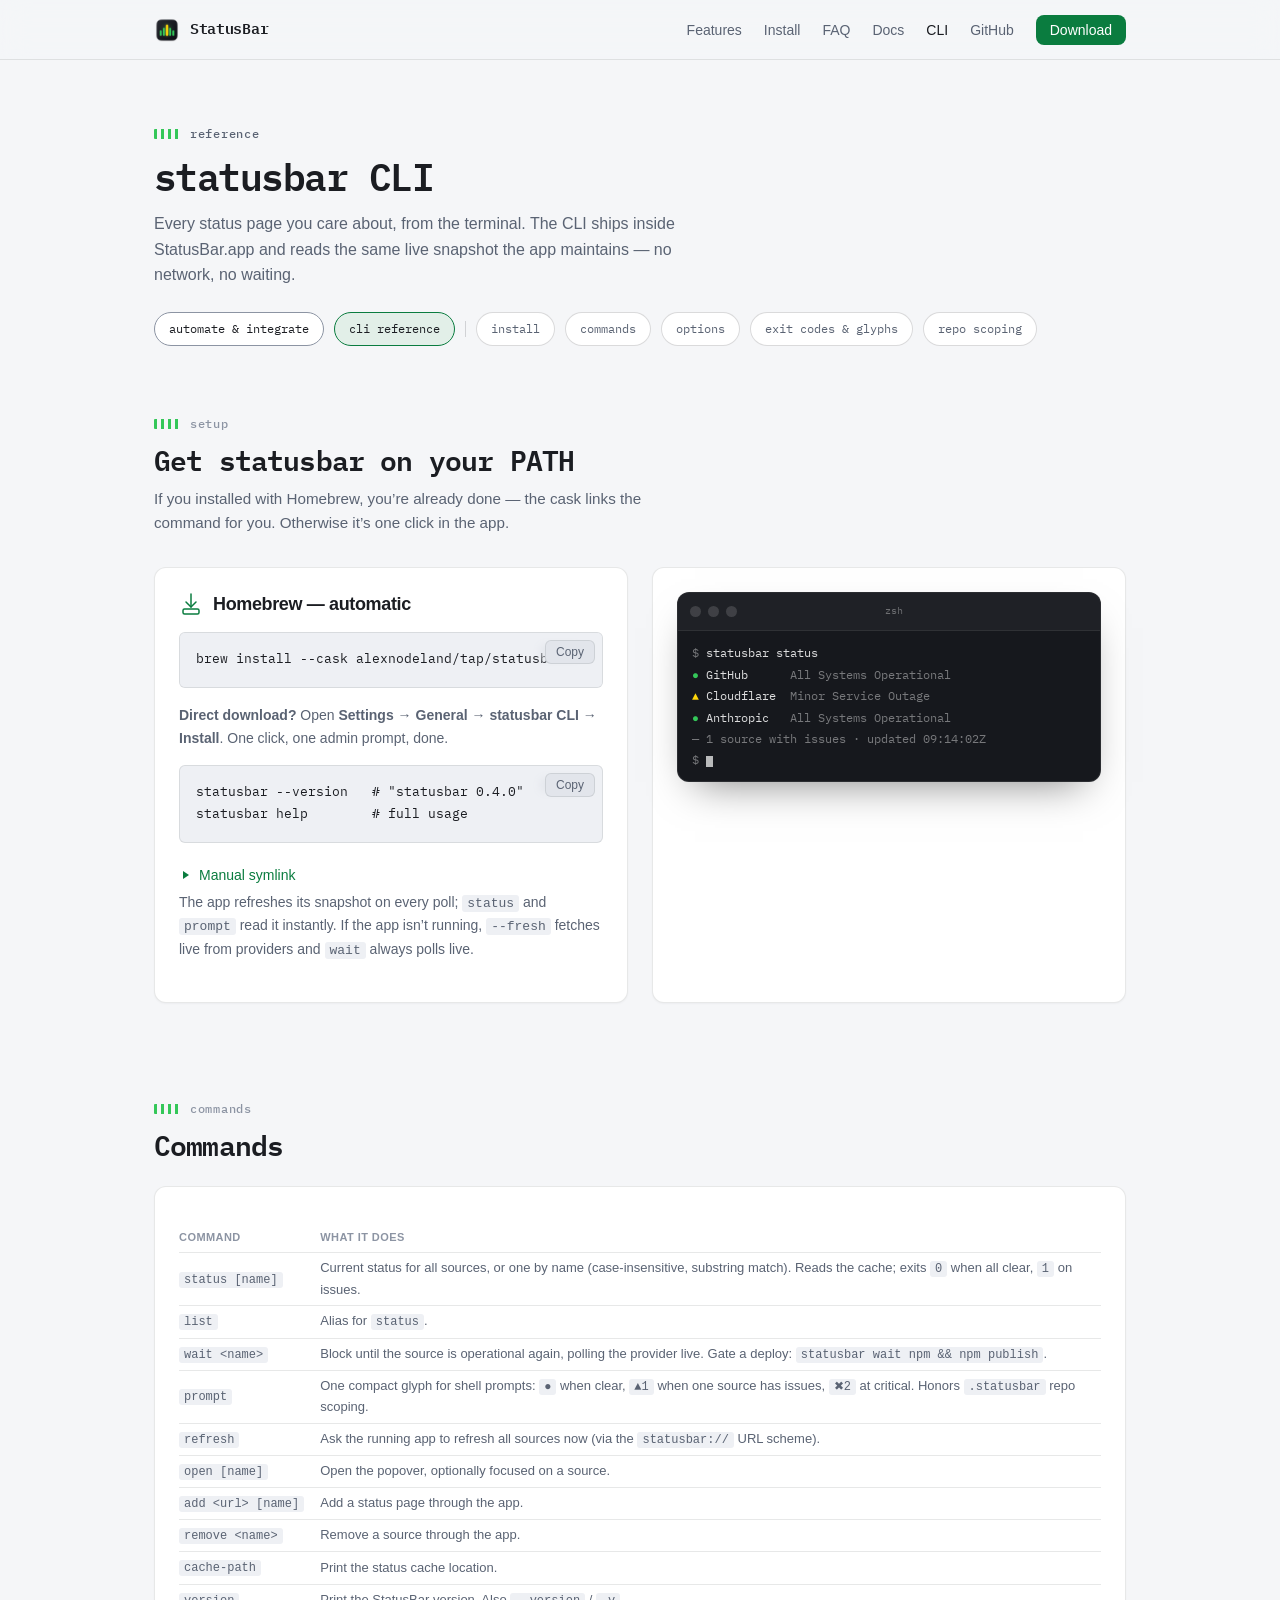
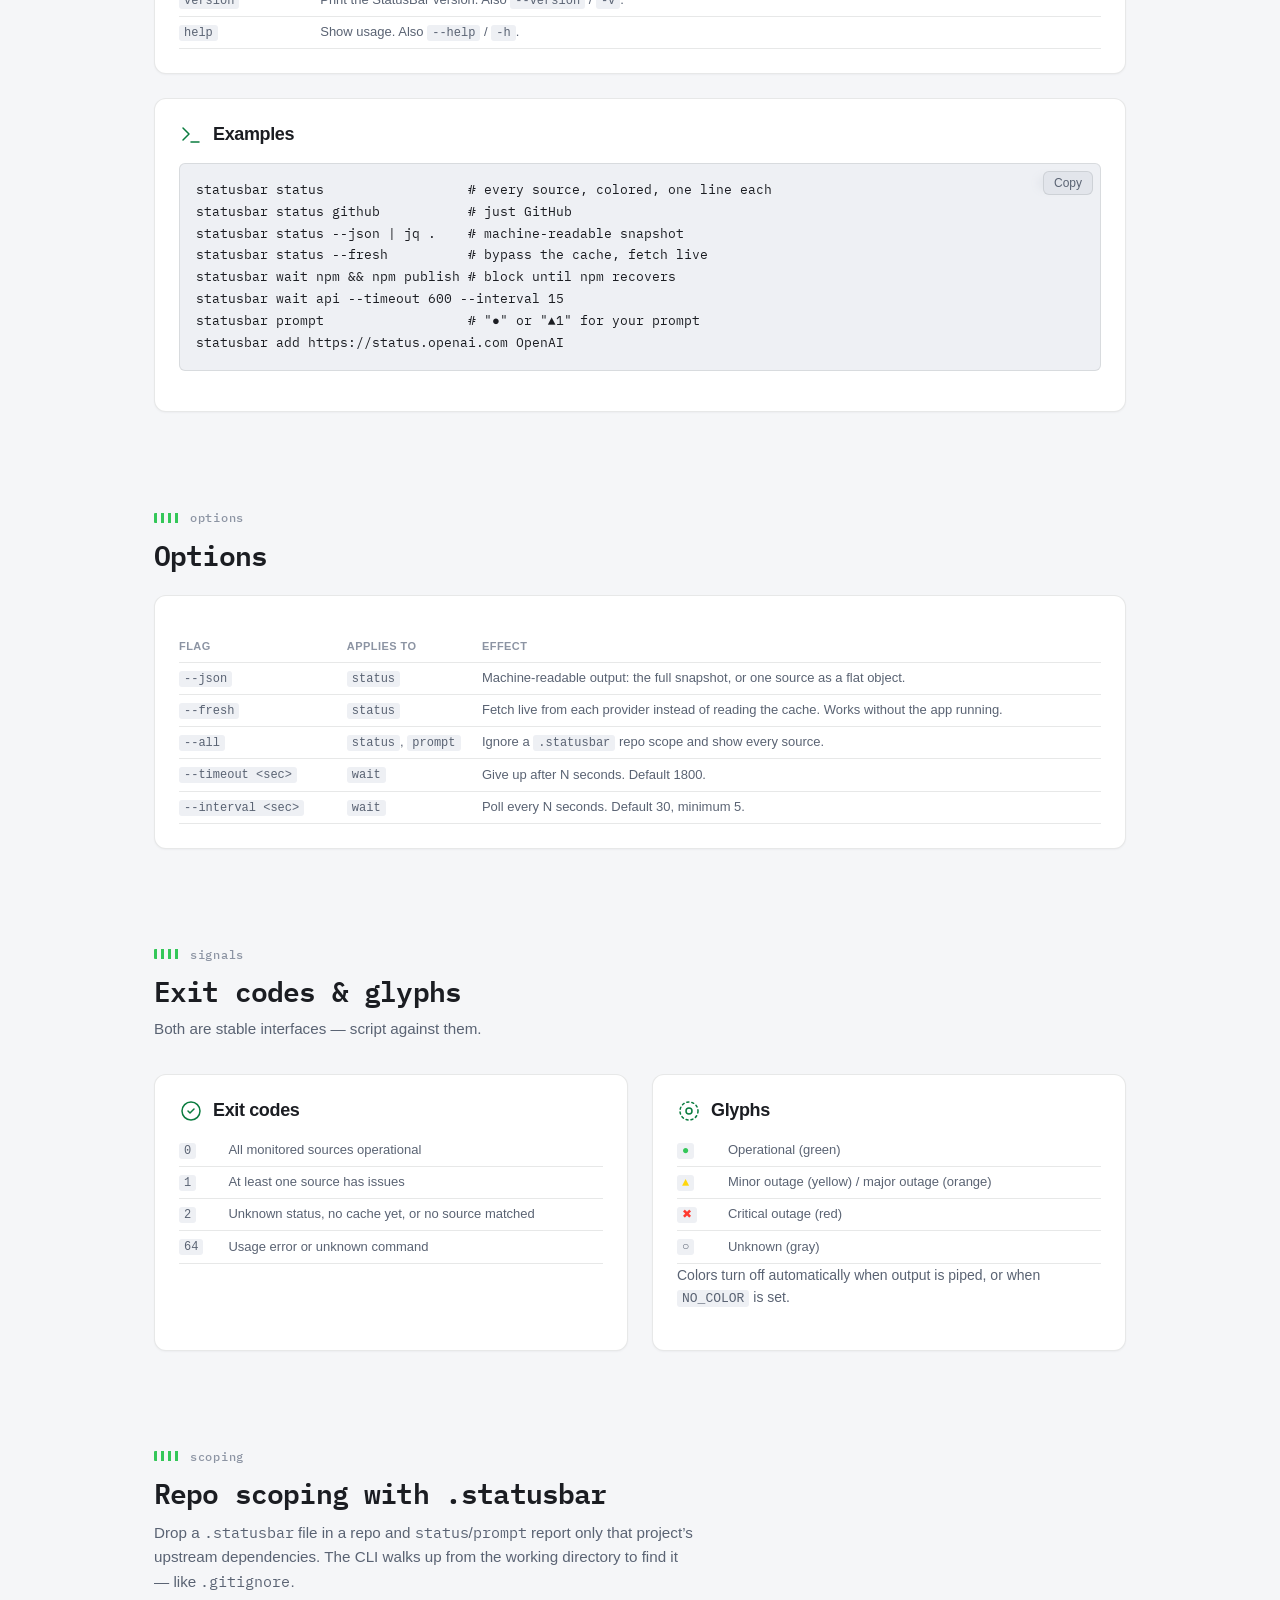
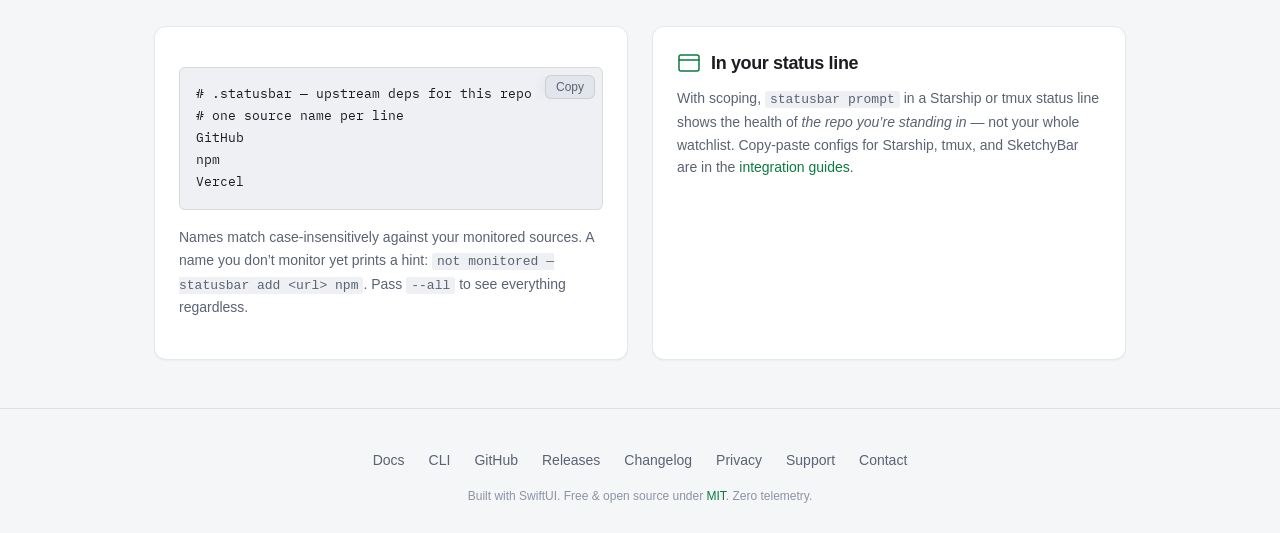
==== commit a662e997: "feat(site): rework nav and docs discoverability - Top nav is now Features / Install / FAQ / Docs / C" ====
--- a/docs/cli.html
+++ b/docs/cli.html
@@ -18,10 +18,11 @@
   <link rel="preconnect" href="https://fonts.googleapis.com">
   <link rel="preconnect" href="https://fonts.gstatic.com" crossorigin>
   <link href="https://fonts.googleapis.com/css2?family=IBM+Plex+Mono:wght@400;500;600&display=swap" rel="stylesheet">
-  <link rel="stylesheet" href="style.css?v=3">
+  <link rel="stylesheet" href="style.css?v=4">
 </head>
 <body class="docs-page">
 
+  <!-- shared nav — keep in sync across index.html / docs.html / cli.html -->
   <nav class="nav" id="nav">
     <div class="nav-inner">
       <a href="index.html" class="nav-brand">
@@ -37,10 +38,10 @@
       </button>
       <ul class="nav-links" id="nav-links">
         <li><a href="index.html#features">Features</a></li>
-        <li><a href="index.html#severity">Severity</a></li>
         <li><a href="index.html#install">Install</a></li>
         <li><a href="index.html#faq">FAQ</a></li>
-        <li><a href="docs.html" class="active">Docs</a></li>
+        <li><a href="docs.html">Docs</a></li>
+        <li><a href="cli.html" class="active" aria-current="page">CLI</a></li>
         <li><a href="https://github.com/alexnodeland/StatusBar">GitHub</a></li>
         <li><a class="nav-cta" href="https://github.com/alexnodeland/StatusBar/releases/latest">Download</a></li>
       </ul>
@@ -53,7 +54,10 @@
       <p class="section-label">reference</p>
       <h1><code>statusbar</code> CLI</h1>
       <p>Every status page you care about, from the terminal. The CLI ships inside StatusBar.app and reads the same live snapshot the app maintains &mdash; no network, no waiting.</p>
-      <nav class="toc-chips" aria-label="On this page">
+      <nav class="toc-chips" aria-label="Documentation">
+        <a href="docs.html" class="toc-chip-page">automate &amp; integrate</a>
+        <a href="cli.html" class="toc-chip-page" aria-current="page">cli reference</a>
+        <span class="toc-sep" aria-hidden="true"></span>
         <a href="#cli-install">install</a>
         <a href="#cli-commands">commands</a>
         <a href="#cli-options">options</a>
@@ -261,6 +265,8 @@
   <footer class="footer">
     <div class="container">
       <nav class="footer-links">
+        <a href="docs.html">Docs</a>
+        <a href="cli.html">CLI</a>
         <a href="https://github.com/alexnodeland/StatusBar">GitHub</a>
         <a href="https://github.com/alexnodeland/StatusBar/releases/latest">Releases</a>
         <a href="https://github.com/alexnodeland/StatusBar/blob/main/CHANGELOG.md">Changelog</a>
@@ -272,6 +278,6 @@
     </div>
   </footer>
 
-  <script src="script.js?v=2"></script>
+  <script src="script.js?v=3"></script>
 </body>
 </html>
--- a/docs/style.css
+++ b/docs/style.css
@@ -263,7 +263,8 @@
 }
 
 .nav-links a:hover,
-.nav-links a.active {
+.nav-links a.active,
+.nav-links a[aria-current="page"] {
   color: var(--text-primary);
 }
 
@@ -1489,6 +1490,30 @@
   border-color: var(--text-tertiary);
 }
 
+/* Cross-page doc chips (Docs ↔ CLI) */
+.toc-chips .toc-chip-page {
+  color: var(--text-primary);
+  border-color: var(--text-tertiary);
+}
+
+.toc-chips .toc-chip-page[aria-current="page"] {
+  background: color-mix(in srgb, var(--accent) 12%, var(--surface));
+  border-color: var(--accent);
+}
+
+.toc-sep {
+  width: 1px;
+  height: 16px;
+  align-self: center;
+  background: var(--line-strong);
+}
+
+@media (max-width: 480px) {
+  .toc-sep {
+    display: none;
+  }
+}
+
 /* Docs page: tighter section rhythm */
 .docs-page section {
   padding: 48px 0;
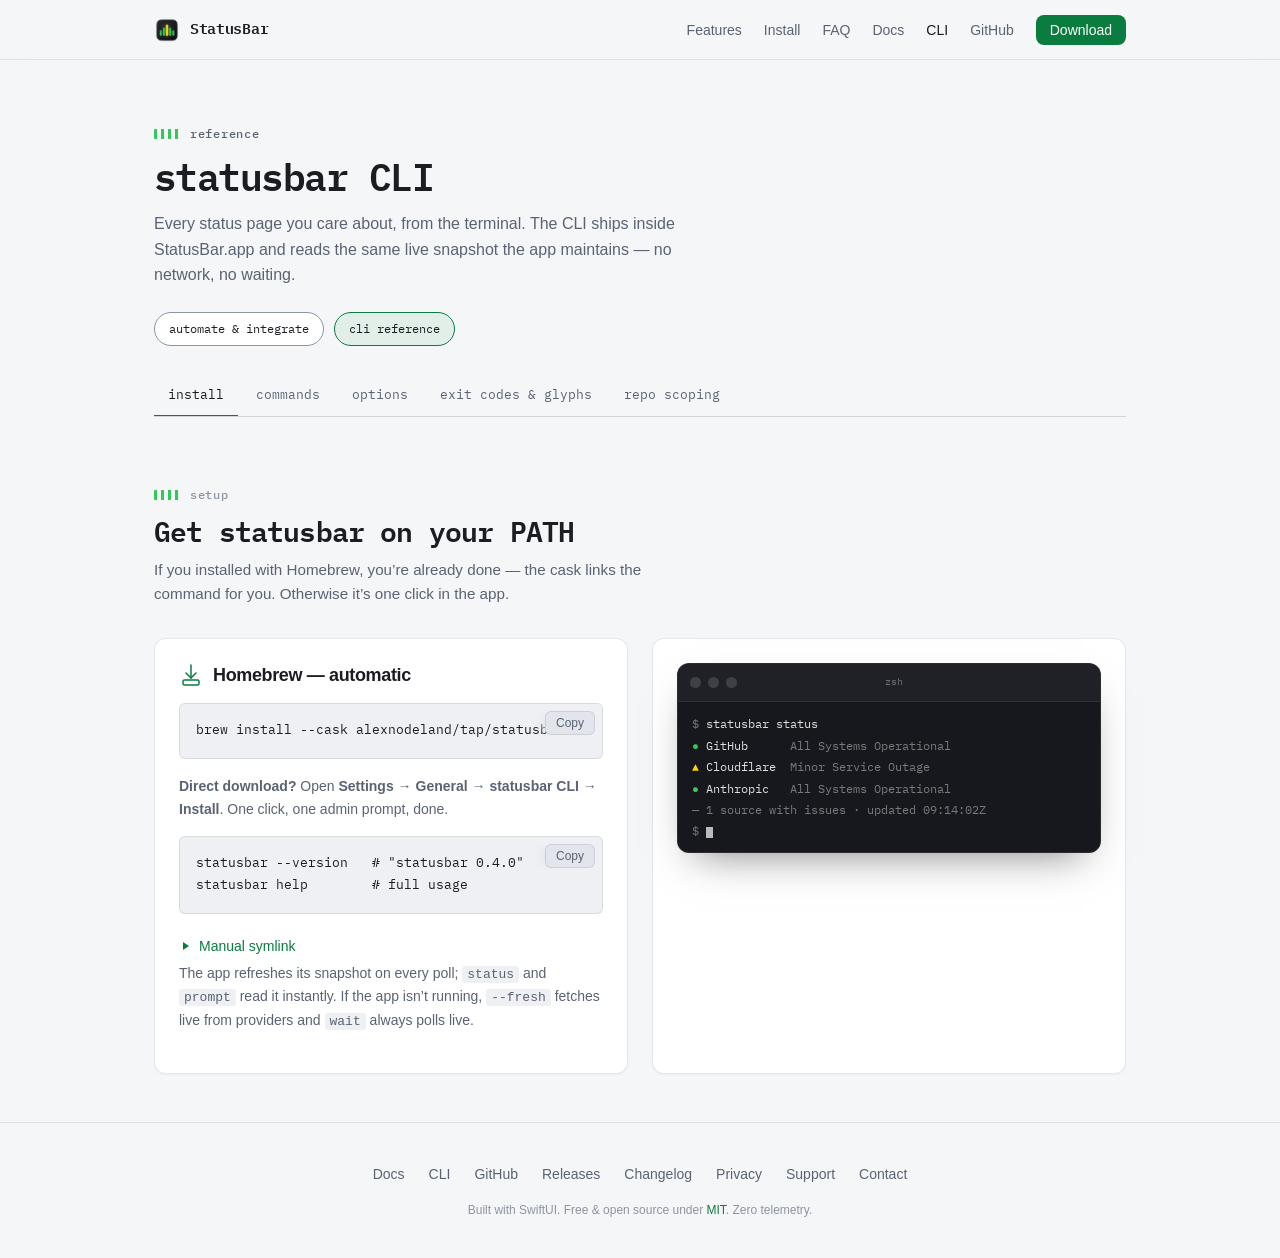
==== commit 1ead0dd4: "feat(site): tabbed doc pages Convert docs.html and cli.html from long scrolling pages into content t" ====
--- a/docs/cli.html
+++ b/docs/cli.html
@@ -18,7 +18,7 @@
   <link rel="preconnect" href="https://fonts.googleapis.com">
   <link rel="preconnect" href="https://fonts.gstatic.com" crossorigin>
   <link href="https://fonts.googleapis.com/css2?family=IBM+Plex+Mono:wght@400;500;600&display=swap" rel="stylesheet">
-  <link rel="stylesheet" href="style.css?v=4">
+  <link rel="stylesheet" href="style.css?v=5">
 </head>
 <body class="docs-page">
 
@@ -57,7 +57,8 @@
       <nav class="toc-chips" aria-label="Documentation">
         <a href="docs.html" class="toc-chip-page">automate &amp; integrate</a>
         <a href="cli.html" class="toc-chip-page" aria-current="page">cli reference</a>
-        <span class="toc-sep" aria-hidden="true"></span>
+      </nav>
+      <nav class="tab-bar" aria-label="Page sections">
         <a href="#cli-install">install</a>
         <a href="#cli-commands">commands</a>
         <a href="#cli-options">options</a>
@@ -67,7 +68,7 @@
     </div>
   </header>
 
-  <section id="cli-install">
+  <section id="cli-install" class="tab-panel">
     <div class="container">
       <p class="section-label">setup</p>
       <h2>Get <code>statusbar</code> on your PATH</h2>
@@ -122,7 +123,7 @@
     </div>
   </section>
 
-  <section id="cli-commands">
+  <section id="cli-commands" class="tab-panel">
     <div class="container">
       <p class="section-label">commands</p>
       <h2>Commands</h2>
@@ -168,7 +169,7 @@
     </div>
   </section>
 
-  <section id="cli-options">
+  <section id="cli-options" class="tab-panel">
     <div class="container">
       <p class="section-label">options</p>
       <h2>Options</h2>
@@ -190,7 +191,7 @@
     </div>
   </section>
 
-  <section id="cli-exit">
+  <section id="cli-exit" class="tab-panel">
     <div class="container">
       <p class="section-label">signals</p>
       <h2>Exit codes &amp; glyphs</h2>
@@ -231,7 +232,7 @@
     </div>
   </section>
 
-  <section id="cli-scoping">
+  <section id="cli-scoping" class="tab-panel">
     <div class="container">
       <p class="section-label">scoping</p>
       <h2>Repo scoping with <code>.statusbar</code></h2>
@@ -278,6 +279,6 @@
     </div>
   </footer>
 
-  <script src="script.js?v=3"></script>
+  <script src="script.js?v=4"></script>
 </body>
 </html>
--- a/docs/style.css
+++ b/docs/style.css
@@ -1501,17 +1501,48 @@
   border-color: var(--accent);
 }
 
-.toc-sep {
-  width: 1px;
-  height: 16px;
-  align-self: center;
-  background: var(--line-strong);
-}
-
-@media (max-width: 480px) {
-  .toc-sep {
-    display: none;
-  }
+/* Content tabs on doc pages */
+.tab-bar {
+  display: flex;
+  gap: 4px;
+  margin-top: 28px;
+  border-bottom: 1px solid var(--line-strong);
+  overflow-x: auto;
+  scrollbar-width: none;
+}
+
+.tab-bar::-webkit-scrollbar {
+  display: none;
+}
+
+.tab-bar a {
+  font-family: var(--font-mono);
+  font-size: 0.82rem;
+  color: var(--text-secondary);
+  padding: 10px 14px;
+  white-space: nowrap;
+  border-bottom: 2px solid transparent;
+  margin-bottom: -1px;
+  transition: color var(--timing-hover) ease-out, border-color var(--timing-hover) ease-out;
+}
+
+.tab-bar a:hover {
+  color: var(--text-primary);
+}
+
+.tab-bar a.active {
+  color: var(--text-primary);
+  border-bottom-color: var(--accent);
+}
+
+/* With JS enabled only the active panel is shown; without JS the page
+   degrades to all sections stacked with the tab bar as anchor links */
+.tabs-js .tab-panel {
+  display: none;
+}
+
+.tabs-js .tab-panel.active {
+  display: block;
 }
 
 /* Docs page: tighter section rhythm */
